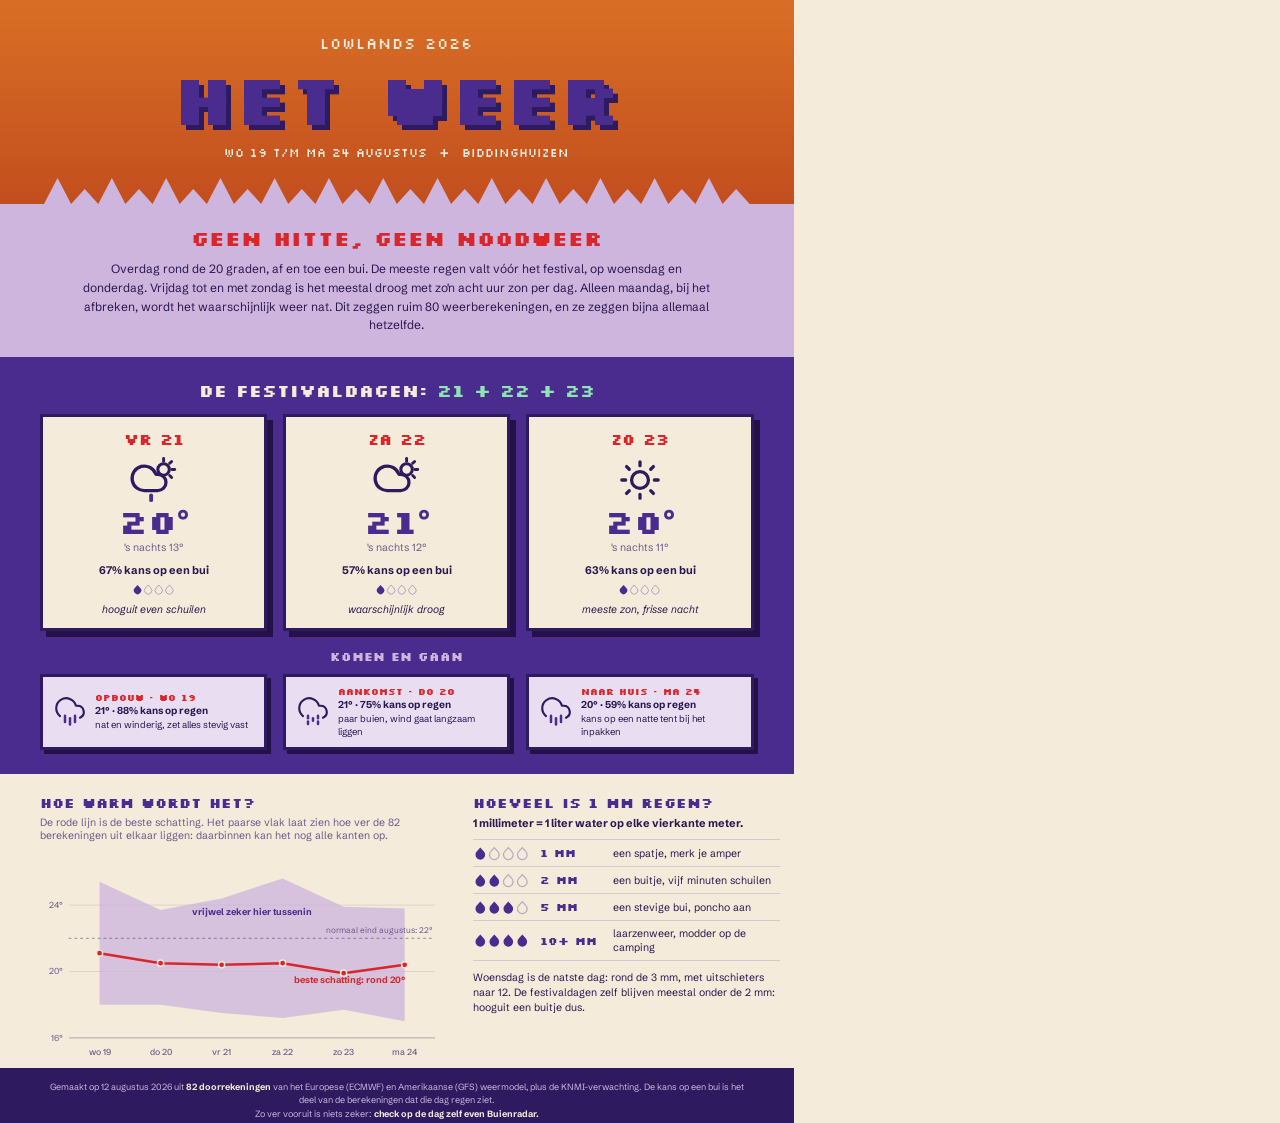
==== poster.html @ b5dfb3f4 "Lowlands 2026 weerposter: pixel-stijl A4 PDF uit ECMWF/GFS-ensembles" ====
<!doctype html>
<html lang="nl">
<head>
<meta charset="utf-8">
<title>Lowlands 2026 · het weer</title>
<link rel="preconnect" href="https://fonts.googleapis.com">
<link rel="preconnect" href="https://fonts.gstatic.com" crossorigin>
<link href="https://fonts.googleapis.com/css2?family=Silkscreen:wght@400;700&family=Schibsted+Grotesk:ital,wght@0,400;0,500;0,700;1,400;1,500&display=swap" rel="stylesheet">
<style>
  :root {
    --oranje: #D96F26;
    --oranje-diep: #C24E1E;
    --rood: #D8262B;
    --paars: #4A2C8F;
    --donkerpaars: #2E1A5E;
    --schaduw: #231147;
    --lila: #CDB5DE;
    --lila-licht: #E9DDF2;
    --mint: #8FE4B4;
    --cream: #F4EBDA;
    --ink: #2A1850;
    --muted: #6B5A8C;
  }
  @page { size: A4; margin: 0; }
  * { box-sizing: border-box; }
  html, body { margin: 0; padding: 0; }
  body { background: var(--cream); color: var(--ink); font-family: 'Schibsted Grotesk', sans-serif; }
  .pix { font-family: 'Silkscreen', monospace; font-weight: 700; }
  .page { width: 210mm; height: 297mm; overflow: hidden; display: flex; flex-direction: column; }
  svg { display: block; }

  /* ---------- hero ---------- */
  .hero { background: linear-gradient(180deg, var(--oranje) 0%, var(--oranje-diep) 100%); padding: 34px 44px 0; text-align: center; }
  .hero .boven { font-family: 'Silkscreen', monospace; font-weight: 400; font-size: 15px; color: var(--cream); letter-spacing: 1px; }
  .hero h1 {
    font-family: 'Silkscreen', monospace; font-weight: 700; font-size: 72px; line-height: 0.95;
    color: var(--paars); text-shadow: 5px 5px 0 var(--donkerpaars);
    margin: 10px 0 14px;
  }
  .hero .onder { font-family: 'Silkscreen', monospace; font-weight: 400; font-size: 12px; color: var(--cream); }
  .spikes { width: 100%; height: 26px; margin-top: 18px; }

  /* ---------- verdict ---------- */
  .verdict { background: var(--lila); padding: 20px 44px 22px; text-align: center; }
  .verdict .kop { font-family: 'Silkscreen', monospace; font-weight: 700; font-size: 21px; color: var(--rood); }
  .verdict p { margin: 9px auto 0; max-width: 168mm; font-size: 12px; line-height: 1.55; color: var(--ink); }

  /* ---------- paars blok met dagen ---------- */
  .dagen { background: var(--paars); padding: 22px 40px 24px; }
  .dagen h2 { font-family: 'Silkscreen', monospace; font-weight: 700; font-size: 17px; color: var(--cream); margin: 0 0 13px; text-align: center; }
  .dagen h2 em { font-style: normal; color: var(--mint); }
  .groot { display: grid; grid-template-columns: repeat(3, 1fr); gap: 16px; }
  .kaart {
    background: var(--cream); border: 3px solid var(--donkerpaars); box-shadow: 6px 6px 0 var(--schaduw);
    padding: 13px 12px 12px; text-align: center;
  }
  .kaart .dag { font-family: 'Silkscreen', monospace; font-weight: 700; font-size: 15px; color: var(--rood); }
  .kaart .icon { width: 54px; height: 46px; margin: 8px auto 2px; }
  .kaart .temp { font-family: 'Silkscreen', monospace; font-weight: 700; font-size: 33px; color: var(--paars); line-height: 1; }
  .kaart .temp .gr { font-family: 'Schibsted Grotesk', sans-serif; font-weight: 700; font-size: 26px; vertical-align: 6px; }
  .kaart .nacht { font-size: 10.5px; color: var(--muted); margin-top: 3px; }
  .kaart .kans { font-size: 11px; font-weight: 700; margin-top: 9px; }
  .kaart .drops { margin-top: 6px; height: 14px; display: flex; justify-content: center; gap: 3px; }
  .kaart .zin { font-size: 10.5px; font-style: italic; margin-top: 6px; color: var(--ink); }

  .dagen h3 { font-family: 'Silkscreen', monospace; font-weight: 700; font-size: 12px; color: var(--lila); margin: 18px 0 10px; text-align: center; }
  .klein { display: grid; grid-template-columns: repeat(3, 1fr); gap: 16px; }
  .strook {
    background: var(--lila-licht); border: 3px solid var(--donkerpaars); box-shadow: 4px 4px 0 var(--schaduw);
    padding: 9px 11px; display: flex; align-items: center; gap: 9px; text-align: left;
  }
  .strook .icon { width: 32px; height: 30px; flex: none; }
  .strook .rol { font-family: 'Silkscreen', monospace; font-weight: 700; font-size: 9px; color: var(--rood); }
  .strook .feiten { font-size: 10px; font-weight: 700; margin-top: 1px; }
  .strook .zin { font-size: 9.5px; line-height: 1.35; margin-top: 2px; color: var(--ink); }

  /* ---------- uitleg: warmte + mm ---------- */
  .uitleg { padding: 20px 40px 6px; display: grid; grid-template-columns: 57% 43%; gap: 26px; flex: 1; }
  .uitleg h2 { font-family: 'Silkscreen', monospace; font-weight: 700; font-size: 14px; color: var(--paars); margin: 0 0 4px; }
  .uitleg .sub { font-size: 10.5px; color: var(--muted); margin: 0 0 8px; }
  .mm-intro { font-size: 11px; font-weight: 700; margin: 2px 0 9px; }
  .mm-rij { display: flex; align-items: center; gap: 9px; padding: 5.5px 0; border-top: 1.5px solid rgba(74,44,143,0.18); }
  .mm-rij:last-of-type { border-bottom: 1.5px solid rgba(74,44,143,0.18); }
  .mm-rij .dr { width: 58px; height: 15px; flex: none; }
  .mm-rij .mm { font-family: 'Silkscreen', monospace; font-weight: 700; font-size: 11px; color: var(--paars); width: 64px; flex: none; white-space: nowrap; }
  .mm-rij .txt { font-size: 10.5px; line-height: 1.3; }
  .mm-slot { font-size: 10.5px; line-height: 1.45; margin-top: 9px; color: var(--ink); }

  /* ---------- footer ---------- */
  .voet-spikes { width: 100%; height: 22px; display: block; }
  footer { background: var(--donkerpaars); color: var(--lila); padding: 12px 44px 16px; font-size: 9px; line-height: 1.55; text-align: center; }
  footer b { color: var(--cream); }
</style>
</head>
<body>
<div class="page">

  <div class="hero">
    <div class="boven">LOWLANDS 2026</div>
    <h1>HET WEER</h1>
    <div class="onder">WO 19 T/M MA 24 AUGUSTUS &nbsp;+&nbsp; BIDDINGHUIZEN</div>
    <svg class="spikes" id="spikesTop" viewBox="0 0 744 26" preserveAspectRatio="none"></svg>
  </div>

  <div class="verdict">
    <div class="kop">GEEN HITTE, GEEN NOODWEER</div>
    <p>Overdag rond de 20 graden, af en toe een bui. De meeste regen valt vóór het festival, op woensdag en donderdag.
    Vrijdag tot en met zondag is het meestal droog met zo'n acht uur zon per dag. Alleen maandag, bij het afbreken,
    wordt het waarschijnlijk weer nat. Dit zeggen ruim 80 weerberekeningen, en ze zeggen bijna allemaal hetzelfde.</p>
  </div>

  <div class="dagen">
    <h2>DE FESTIVALDAGEN: <em>21 + 22 + 23</em></h2>
    <div class="groot" id="groot"></div>
    <h3>KOMEN EN GAAN</h3>
    <div class="klein" id="klein"></div>
  </div>

  <div class="uitleg">
    <div>
      <h2>HOE WARM WORDT HET?</h2>
      <p class="sub">De rode lijn is de beste schatting. Het paarse vlak laat zien hoe ver de 82 berekeningen uit elkaar liggen: daarbinnen kan het nog alle kanten op.</p>
      <svg id="tempChart" viewBox="0 0 420 218"></svg>
    </div>
    <div>
      <h2>HOEVEEL IS 1 MM REGEN?</h2>
      <p class="mm-intro">1 millimeter = 1 liter water op elke vierkante meter.</p>
      <div class="mm-rij"><svg class="dr" data-n="1" viewBox="0 0 58 15"></svg><span class="mm">1 MM</span><span class="txt">een spatje, merk je amper</span></div>
      <div class="mm-rij"><svg class="dr" data-n="2" viewBox="0 0 58 15"></svg><span class="mm">2 MM</span><span class="txt">een buitje, vijf minuten schuilen</span></div>
      <div class="mm-rij"><svg class="dr" data-n="3" viewBox="0 0 58 15"></svg><span class="mm">5 MM</span><span class="txt">een stevige bui, poncho aan</span></div>
      <div class="mm-rij"><svg class="dr" data-n="4" viewBox="0 0 58 15"></svg><span class="mm">10+ MM</span><span class="txt">laarzenweer, modder op de camping</span></div>
      <p class="mm-slot">Woensdag is de natste dag: rond de 3 mm, met uitschieters naar 12.
      De festivaldagen zelf blijven meestal onder de 2 mm: hooguit een buitje dus.</p>
    </div>
  </div>

  <svg class="voet-spikes" id="spikesBottom" viewBox="0 0 744 22" preserveAspectRatio="none"></svg>
  <footer>
    Gemaakt op 12 augustus 2026 uit <b>82 doorrekeningen</b> van het Europese (ECMWF) en Amerikaanse (GFS) weermodel, plus de KNMI-verwachting.
    De kans op een bui is het deel van de berekeningen dat die dag regen ziet.<br>
    Zo ver vooruit is niets zeker: <b>check op de dag zelf even Buienradar.</b>
  </footer>

</div>

<script>
const NS = 'http://www.w3.org/2000/svg';
const CSS = getComputedStyle(document.documentElement);
const C = (n) => CSS.getPropertyValue(n).trim();
function el(parent, tag, attrs = {}, text) {
  const e = document.createElementNS(NS, tag);
  for (const [k, v] of Object.entries(attrs)) e.setAttribute(k, v);
  if (text !== undefined) e.textContent = text;
  parent.appendChild(e);
  return e;
}

/* ---------- spike-dividers (de Lowlands-kegels) ---------- */
function spikes(id, fill, h) {
  const svg = document.getElementById(id);
  const W = 744, n = 26, w = W / n;
  for (let i = 0; i < n; i++) {
    const x = i * w, top = (i % 2 === 0) ? 0 : h * 0.42;
    el(svg, 'polygon', { points: `${x},${h} ${x + w / 2},${top} ${x + w},${h}`, fill });
  }
}
spikes('spikesTop', C('--lila'), 26);
spikes('spikesBottom', C('--donkerpaars'), 22);

/* ---------- iconen ---------- */
const CLOUD = 'M20 16.58A5 5 0 0 0 18 7h-1.26A8 8 0 1 0 4 15.25';
function icon(type, svg, ink, drop) {
  const S = (extra = {}) => ({ fill: 'none', stroke: ink, 'stroke-width': 1.7, 'stroke-linecap': 'round', 'stroke-linejoin': 'round', ...extra });
  const line = (x1, y1, x2, y2, col, w) => el(svg, 'line', { x1, y1, x2, y2, stroke: col, 'stroke-width': w, 'stroke-linecap': 'round' });
  if (type === 'sun') {
    el(svg, 'circle', { cx: 12, cy: 12, r: 4.4, ...S() });
    for (const [a, b, c, d] of [[12,2.5,12,4.5],[12,19.5,12,21.5],[2.5,12,4.5,12],[19.5,12,21.5,12],[5,5,6.4,6.4],[17.6,17.6,19,19],[5,19,6.4,17.6],[17.6,6.4,19,5]]) line(a, b, c, d, ink, 1.7);
  } else if (type === 'rain') {
    el(svg, 'path', { d: CLOUD, ...S() });
    for (const [a, b, c, d] of [[8,15,8,20],[12,17,12,22],[16,15,16,20]]) line(a, b, c, d, drop, 2);
  } else if (type === 'drizzle') {
    el(svg, 'path', { d: CLOUD, ...S() });
    for (const [a, b, c, d] of [[8,15,8,17],[8,19.5,8,21.5],[12,17,12,19],[16,15,16,17],[16,19.5,16,21.5]]) line(a, b, c, d, drop, 2);
  } else if (type === 'suncloud' || type === 'suncloud-drop') {
    el(svg, 'circle', { cx: 17, cy: 6.5, r: 3, ...S({ 'stroke-width': 1.6 }) });
    for (const [a, b, c, d] of [[17,0.8,17,2.2],[21.4,6.5,22.8,6.5],[20.2,3.3,21.2,2.3],[20.2,9.7,21.2,10.7]]) line(a, b, c, d, ink, 1.5);
    el(svg, 'path', { d: 'M14 9h-1A6.4 6.4 0 1 0 7.5 17.5h6.5a4.25 4.25 0 0 0 0-8.5z', fill: C('--cream'), stroke: ink, 'stroke-width': 1.7, 'stroke-linejoin': 'round' });
    if (type === 'suncloud-drop') line(10.5, 20, 10.5, 22.5, drop, 2);
  }
}

/* ---------- druppelmeters ---------- */
const DROP_PATH = (s, ox, oy) => `M${ox + 6 * s} ${oy + 1 * s}l${3.2 * s} ${3.6 * s}a${4.6 * s} ${4.6 * s} 0 1 1 -${6.4 * s} 0z`;
function dropRow(svg, n, max, color, faint) {
  for (let i = 0; i < max; i++)
    el(svg, 'path', { d: DROP_PATH(1.05, i * 14 + 1, 0.5), fill: i < n ? color : 'none', stroke: i < n ? 'none' : faint, 'stroke-width': 1.2 });
}

/* ---------- dagkaarten ---------- */
const GROOT = [
  { dag: 'VR 21', icon: 'suncloud-drop', max: 20, min: 13, kans: 67, drops: 1, zin: 'hooguit even schuilen' },
  { dag: 'ZA 22', icon: 'suncloud',      max: 21, min: 12, kans: 57, drops: 1, zin: 'waarschijnlijk droog' },
  { dag: 'ZO 23', icon: 'sun',           max: 20, min: 11, kans: 63, drops: 1, zin: 'meeste zon, frisse nacht' },
];
const KLEIN = [
  { rol: 'OPBOUW · WO 19',   icon: 'rain',    max: 21, kans: 88, zin: 'nat en winderig, zet alles stevig vast' },
  { rol: 'AANKOMST · DO 20', icon: 'drizzle', max: 21, kans: 75, zin: 'paar buien, wind gaat langzaam liggen' },
  { rol: 'NAAR HUIS · MA 24', icon: 'rain',   max: 20, kans: 59, zin: 'kans op een natte tent bij het inpakken' },
];

const groot = document.getElementById('groot');
GROOT.forEach(d => {
  const k = document.createElement('div');
  k.className = 'kaart';
  k.innerHTML = `<div class="dag">${d.dag}</div>`;
  const isvg = document.createElementNS(NS, 'svg');
  isvg.setAttribute('viewBox', '0 0 24 24'); isvg.setAttribute('class', 'icon');
  icon(d.icon, isvg, C('--donkerpaars'), C('--paars'));
  k.appendChild(isvg);
  k.insertAdjacentHTML('beforeend', `
    <div class="temp">${d.max}<span class="gr">°</span></div>
    <div class="nacht">'s nachts ${d.min}°</div>
    <div class="kans">${d.kans}% kans op een bui</div>`);
  const dsvg = document.createElementNS(NS, 'svg');
  dsvg.setAttribute('viewBox', '0 0 58 15'); dsvg.style.width = '44px'; dsvg.style.height = '13px';
  const wrap = document.createElement('div'); wrap.className = 'drops'; wrap.appendChild(dsvg);
  dropRow(dsvg, d.drops, 4, C('--paars'), 'rgba(74,44,143,0.4)');
  k.appendChild(wrap);
  k.insertAdjacentHTML('beforeend', `<div class="zin">${d.zin}</div>`);
  groot.appendChild(k);
});

const klein = document.getElementById('klein');
KLEIN.forEach(d => {
  const k = document.createElement('div');
  k.className = 'strook';
  const isvg = document.createElementNS(NS, 'svg');
  isvg.setAttribute('viewBox', '0 0 24 24'); isvg.setAttribute('class', 'icon');
  icon(d.icon, isvg, C('--donkerpaars'), C('--paars'));
  k.appendChild(isvg);
  k.insertAdjacentHTML('beforeend', `<div>
    <div class="rol">${d.rol}</div>
    <div class="feiten">${d.max}° · ${d.kans}% kans op regen</div>
    <div class="zin">${d.zin}</div>
  </div>`);
  klein.appendChild(k);
});

/* ---------- mm-druppels ---------- */
document.querySelectorAll('svg.dr').forEach(svg => dropRow(svg, +svg.dataset.n, 4, C('--paars'), 'rgba(74,44,143,0.35)'));

/* ---------- temperatuurgrafiek ---------- */
(function () {
  const svg = document.getElementById('tempChart');
  const DAYS = ['wo 19', 'do 20', 'vr 21', 'za 22', 'zo 23', 'ma 24'];
  const BEST = [21.1, 20.5, 20.4, 20.5, 19.9, 20.4];
  const P10  = [18.0, 18.0, 17.5, 17.2, 17.7, 17.0];
  const P90  = [25.4, 23.7, 24.4, 25.6, 23.9, 23.8];
  const W = 420, H = 218, m = { l: 30, r: 12, t: 14, b: 24 };
  const plotW = W - m.l - m.r, plotH = H - m.t - m.b;
  const yMin = 16, yMax = 26.5;
  const x = (i) => m.l + (i + 0.5) * plotW / 6;
  const y = (v) => m.t + (yMax - v) / (yMax - yMin) * plotH;

  for (const t of [16, 20, 24]) {
    el(svg, 'line', { x1: m.l, y1: y(t), x2: W - m.r, y2: y(t), stroke: t === 16 ? 'rgba(42,24,80,0.35)' : 'rgba(42,24,80,0.12)', 'stroke-width': 1 });
    el(svg, 'text', { x: m.l - 6, y: y(t) + 3, 'text-anchor': 'end', 'font-size': 9, fill: C('--muted') }, t + '°');
  }

  // band waar vrijwel alle berekeningen tussen zitten
  let d = 'M' + P90.map((v, i) => `${x(i)},${y(v)}`).join(' L');
  d += ' L' + P10.slice().reverse().map((v, i) => `${x(5 - i)},${y(v)}`).join(' L') + ' Z';
  el(svg, 'path', { d, fill: C('--lila'), opacity: 0.75 });
  el(svg, 'text', { x: x(2.5), y: y(23.4), 'text-anchor': 'middle', 'font-size': 9.5, fill: C('--paars'), 'font-weight': 700 }, 'vrijwel zeker hier tussenin');

  // normaal eind augustus
  el(svg, 'line', { x1: m.l, y1: y(22), x2: W - m.r, y2: y(22), stroke: C('--ink'), opacity: 0.45, 'stroke-width': 1.2, 'stroke-dasharray': '2 4', 'stroke-linecap': 'round' });
  el(svg, 'text', { x: W - m.r - 2, y: y(22) - 5, 'text-anchor': 'end', 'font-size': 8.5, fill: C('--muted') }, 'normaal eind augustus: 22°');

  // beste schatting
  el(svg, 'path', { d: 'M' + BEST.map((v, i) => `${x(i)},${y(v)}`).join(' L'), fill: 'none', stroke: C('--rood'), 'stroke-width': 2.6, 'stroke-linecap': 'round', 'stroke-linejoin': 'round' });
  BEST.forEach((v, i) => el(svg, 'circle', { cx: x(i), cy: y(v), r: 3.2, fill: C('--rood'), stroke: C('--cream'), 'stroke-width': 1.5 }));
  el(svg, 'text', { x: x(5), y: y(BEST[5]) + 19, 'text-anchor': 'end', 'font-size': 9.5, 'font-weight': 700, fill: C('--rood') }, 'beste schatting: rond 20°');

  DAYS.forEach((dg, i) => el(svg, 'text', { x: x(i), y: H - 6, 'text-anchor': 'middle', 'font-size': 9, 'font-weight': 500, fill: C('--muted') }, dg));
})();
</script>
</body>
</html>
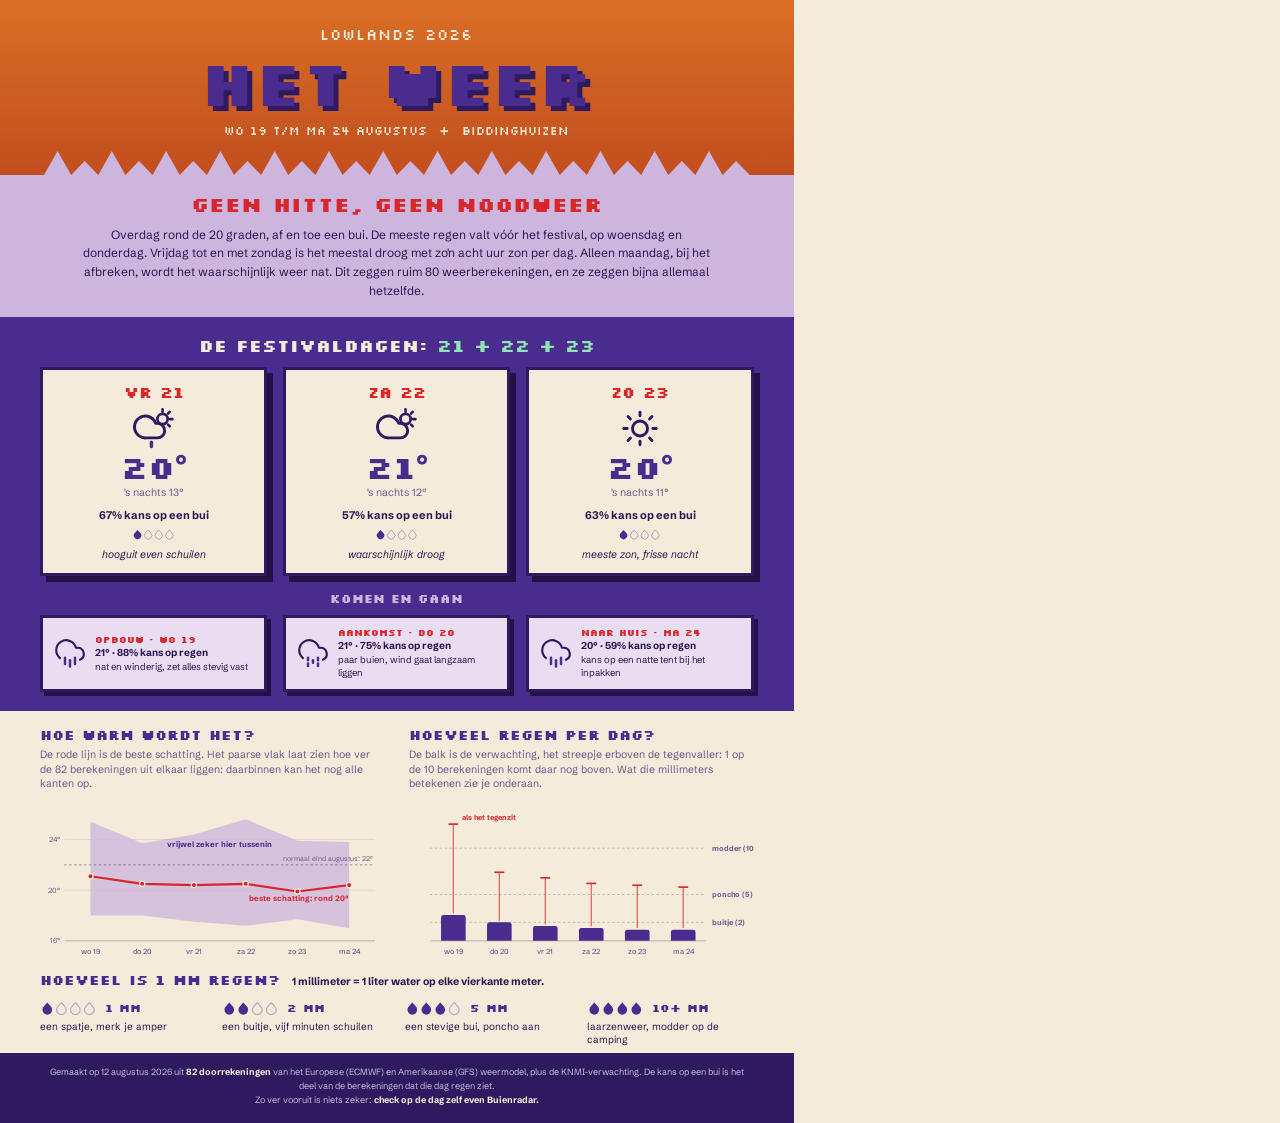
==== commit 3ff4759f: "Regengrafiek toegevoegd: balken met tegenvaller-streep en buitje/poncho/modder-referentielijnen" ====
--- a/poster.html
+++ b/poster.html
@@ -30,24 +30,24 @@
   svg { display: block; }
 
   /* ---------- hero ---------- */
-  .hero { background: linear-gradient(180deg, var(--oranje) 0%, var(--oranje-diep) 100%); padding: 34px 44px 0; text-align: center; }
+  .hero { background: linear-gradient(180deg, var(--oranje) 0%, var(--oranje-diep) 100%); padding: 25px 44px 0; text-align: center; }
   .hero .boven { font-family: 'Silkscreen', monospace; font-weight: 400; font-size: 15px; color: var(--cream); letter-spacing: 1px; }
   .hero h1 {
-    font-family: 'Silkscreen', monospace; font-weight: 700; font-size: 72px; line-height: 0.95;
+    font-family: 'Silkscreen', monospace; font-weight: 700; font-size: 63px; line-height: 0.95;
     color: var(--paars); text-shadow: 5px 5px 0 var(--donkerpaars);
-    margin: 10px 0 14px;
+    margin: 8px 0 11px;
   }
   .hero .onder { font-family: 'Silkscreen', monospace; font-weight: 400; font-size: 12px; color: var(--cream); }
-  .spikes { width: 100%; height: 26px; margin-top: 18px; }
+  .spikes { width: 100%; height: 24px; margin-top: 13px; }
 
   /* ---------- verdict ---------- */
-  .verdict { background: var(--lila); padding: 20px 44px 22px; text-align: center; }
+  .verdict { background: var(--lila); padding: 15px 44px 17px; text-align: center; }
   .verdict .kop { font-family: 'Silkscreen', monospace; font-weight: 700; font-size: 21px; color: var(--rood); }
   .verdict p { margin: 9px auto 0; max-width: 168mm; font-size: 12px; line-height: 1.55; color: var(--ink); }
 
   /* ---------- paars blok met dagen ---------- */
-  .dagen { background: var(--paars); padding: 22px 40px 24px; }
-  .dagen h2 { font-family: 'Silkscreen', monospace; font-weight: 700; font-size: 17px; color: var(--cream); margin: 0 0 13px; text-align: center; }
+  .dagen { background: var(--paars); padding: 17px 40px 19px; }
+  .dagen h2 { font-family: 'Silkscreen', monospace; font-weight: 700; font-size: 17px; color: var(--cream); margin: 0 0 11px; text-align: center; }
   .dagen h2 em { font-style: normal; color: var(--mint); }
   .groot { display: grid; grid-template-columns: repeat(3, 1fr); gap: 16px; }
   .kaart {
@@ -55,15 +55,15 @@
     padding: 13px 12px 12px; text-align: center;
   }
   .kaart .dag { font-family: 'Silkscreen', monospace; font-weight: 700; font-size: 15px; color: var(--rood); }
-  .kaart .icon { width: 54px; height: 46px; margin: 8px auto 2px; }
-  .kaart .temp { font-family: 'Silkscreen', monospace; font-weight: 700; font-size: 33px; color: var(--paars); line-height: 1; }
+  .kaart .icon { width: 48px; height: 41px; margin: 6px auto 2px; }
+  .kaart .temp { font-family: 'Silkscreen', monospace; font-weight: 700; font-size: 31px; color: var(--paars); line-height: 1; }
   .kaart .temp .gr { font-family: 'Schibsted Grotesk', sans-serif; font-weight: 700; font-size: 26px; vertical-align: 6px; }
   .kaart .nacht { font-size: 10.5px; color: var(--muted); margin-top: 3px; }
   .kaart .kans { font-size: 11px; font-weight: 700; margin-top: 9px; }
   .kaart .drops { margin-top: 6px; height: 14px; display: flex; justify-content: center; gap: 3px; }
   .kaart .zin { font-size: 10.5px; font-style: italic; margin-top: 6px; color: var(--ink); }
 
-  .dagen h3 { font-family: 'Silkscreen', monospace; font-weight: 700; font-size: 12px; color: var(--lila); margin: 18px 0 10px; text-align: center; }
+  .dagen h3 { font-family: 'Silkscreen', monospace; font-weight: 700; font-size: 12px; color: var(--lila); margin: 15px 0 9px; text-align: center; }
   .klein { display: grid; grid-template-columns: repeat(3, 1fr); gap: 16px; }
   .strook {
     background: var(--lila-licht); border: 3px solid var(--donkerpaars); box-shadow: 4px 4px 0 var(--schaduw);
@@ -74,17 +74,18 @@
   .strook .feiten { font-size: 10px; font-weight: 700; margin-top: 1px; }
   .strook .zin { font-size: 9.5px; line-height: 1.35; margin-top: 2px; color: var(--ink); }
 
-  /* ---------- uitleg: warmte + mm ---------- */
-  .uitleg { padding: 20px 40px 6px; display: grid; grid-template-columns: 57% 43%; gap: 26px; flex: 1; }
-  .uitleg h2 { font-family: 'Silkscreen', monospace; font-weight: 700; font-size: 14px; color: var(--paars); margin: 0 0 4px; }
-  .uitleg .sub { font-size: 10.5px; color: var(--muted); margin: 0 0 8px; }
-  .mm-intro { font-size: 11px; font-weight: 700; margin: 2px 0 9px; }
-  .mm-rij { display: flex; align-items: center; gap: 9px; padding: 5.5px 0; border-top: 1.5px solid rgba(74,44,143,0.18); }
-  .mm-rij:last-of-type { border-bottom: 1.5px solid rgba(74,44,143,0.18); }
-  .mm-rij .dr { width: 58px; height: 15px; flex: none; }
-  .mm-rij .mm { font-family: 'Silkscreen', monospace; font-weight: 700; font-size: 11px; color: var(--paars); width: 64px; flex: none; white-space: nowrap; }
-  .mm-rij .txt { font-size: 10.5px; line-height: 1.3; }
-  .mm-slot { font-size: 10.5px; line-height: 1.45; margin-top: 9px; color: var(--ink); }
+  /* ---------- uitleg: twee grafieken + mm-strip ---------- */
+  .uitleg { padding: 15px 40px 0; display: grid; grid-template-columns: 1fr 1fr; gap: 24px; }
+  .uitleg h2, .mmblok h2 { font-family: 'Silkscreen', monospace; font-weight: 700; font-size: 14px; color: var(--paars); margin: 0 0 4px; }
+  .uitleg .sub { font-size: 10.5px; line-height: 1.4; color: var(--muted); margin: 0 0 6px; }
+  .mmblok { padding: 12px 40px 6px; flex: 1; }
+  .mmblok .kopregel { display: flex; align-items: baseline; gap: 12px; }
+  .mm-intro { font-size: 10.5px; font-weight: 700; margin: 0; }
+  .mm-grid { display: grid; grid-template-columns: repeat(4, 1fr); gap: 16px; margin-top: 8px; }
+  .mm-item .kop { display: flex; align-items: center; gap: 7px; }
+  .mm-item .dr { width: 58px; height: 15px; flex: none; }
+  .mm-item .mm { font-family: 'Silkscreen', monospace; font-weight: 700; font-size: 11px; color: var(--paars); white-space: nowrap; }
+  .mm-item .txt { font-size: 10px; line-height: 1.35; margin-top: 4px; color: var(--ink); }
 
   /* ---------- footer ---------- */
   .voet-spikes { width: 100%; height: 22px; display: block; }
@@ -120,17 +121,25 @@
     <div>
       <h2>HOE WARM WORDT HET?</h2>
       <p class="sub">De rode lijn is de beste schatting. Het paarse vlak laat zien hoe ver de 82 berekeningen uit elkaar liggen: daarbinnen kan het nog alle kanten op.</p>
-      <svg id="tempChart" viewBox="0 0 420 218"></svg>
+      <svg id="tempChart" viewBox="0 0 420 196"></svg>
     </div>
     <div>
+      <h2>HOEVEEL REGEN PER DAG?</h2>
+      <p class="sub">De balk is de verwachting, het streepje erboven de tegenvaller: 1 op de 10 berekeningen komt daar nog boven. Wat die millimeters betekenen zie je onderaan.</p>
+      <svg id="rainChart" viewBox="0 0 420 196"></svg>
+    </div>
+  </div>
+
+  <div class="mmblok">
+    <div class="kopregel">
       <h2>HOEVEEL IS 1 MM REGEN?</h2>
       <p class="mm-intro">1 millimeter = 1 liter water op elke vierkante meter.</p>
-      <div class="mm-rij"><svg class="dr" data-n="1" viewBox="0 0 58 15"></svg><span class="mm">1 MM</span><span class="txt">een spatje, merk je amper</span></div>
-      <div class="mm-rij"><svg class="dr" data-n="2" viewBox="0 0 58 15"></svg><span class="mm">2 MM</span><span class="txt">een buitje, vijf minuten schuilen</span></div>
-      <div class="mm-rij"><svg class="dr" data-n="3" viewBox="0 0 58 15"></svg><span class="mm">5 MM</span><span class="txt">een stevige bui, poncho aan</span></div>
-      <div class="mm-rij"><svg class="dr" data-n="4" viewBox="0 0 58 15"></svg><span class="mm">10+ MM</span><span class="txt">laarzenweer, modder op de camping</span></div>
-      <p class="mm-slot">Woensdag is de natste dag: rond de 3 mm, met uitschieters naar 12.
-      De festivaldagen zelf blijven meestal onder de 2 mm: hooguit een buitje dus.</p>
+    </div>
+    <div class="mm-grid">
+      <div class="mm-item"><div class="kop"><svg class="dr" data-n="1" viewBox="0 0 58 15"></svg><span class="mm">1 MM</span></div><div class="txt">een spatje, merk je amper</div></div>
+      <div class="mm-item"><div class="kop"><svg class="dr" data-n="2" viewBox="0 0 58 15"></svg><span class="mm">2 MM</span></div><div class="txt">een buitje, vijf minuten schuilen</div></div>
+      <div class="mm-item"><div class="kop"><svg class="dr" data-n="3" viewBox="0 0 58 15"></svg><span class="mm">5 MM</span></div><div class="txt">een stevige bui, poncho aan</div></div>
+      <div class="mm-item"><div class="kop"><svg class="dr" data-n="4" viewBox="0 0 58 15"></svg><span class="mm">10+ MM</span></div><div class="txt">laarzenweer, modder op de camping</div></div>
     </div>
   </div>
 
@@ -256,7 +265,7 @@
   const BEST = [21.1, 20.5, 20.4, 20.5, 19.9, 20.4];
   const P10  = [18.0, 18.0, 17.5, 17.2, 17.7, 17.0];
   const P90  = [25.4, 23.7, 24.4, 25.6, 23.9, 23.8];
-  const W = 420, H = 218, m = { l: 30, r: 12, t: 14, b: 24 };
+  const W = 420, H = 196, m = { l: 30, r: 12, t: 12, b: 22 };
   const plotW = W - m.l - m.r, plotH = H - m.t - m.b;
   const yMin = 16, yMax = 26.5;
   const x = (i) => m.l + (i + 0.5) * plotW / 6;
@@ -284,6 +293,42 @@
 
   DAYS.forEach((dg, i) => el(svg, 'text', { x: x(i), y: H - 6, 'text-anchor': 'middle', 'font-size': 9, 'font-weight': 500, fill: C('--muted') }, dg));
 })();
+
+/* ---------- regengrafiek ---------- */
+(function () {
+  const svg = document.getElementById('rainChart');
+  const DAYS = ['wo 19', 'do 20', 'vr 21', 'za 22', 'zo 23', 'ma 24'];
+  const MED = [2.8, 2.0, 1.6, 1.4, 1.2, 1.2];
+  const P90 = [12.6, 7.4, 6.8, 6.2, 6.0, 5.8];
+  const W = 420, H = 196, m = { l: 26, r: 58, t: 16, b: 22 };
+  const plotW = W - m.l - m.r, plotH = H - m.t - m.b;
+  const yMax = 14;
+  const x = (i) => m.l + (i + 0.5) * plotW / 6;
+  const y = (v) => m.t + (yMax - v) / yMax * plotH;
+  const base = y(0);
+
+  // referentielijnen gekoppeld aan de mm-uitleg
+  for (const [v, naam] of [[2, 'buitje'], [5, 'poncho'], [10, 'modder']]) {
+    el(svg, 'line', { x1: m.l, y1: y(v), x2: W - m.r, y2: y(v), stroke: C('--ink'), opacity: 0.28, 'stroke-width': 1, 'stroke-dasharray': '2 4', 'stroke-linecap': 'round' });
+    el(svg, 'text', { x: W - m.r + 7, y: y(v) + 3, 'font-size': 9, 'font-weight': 700, fill: C('--muted') }, `${naam} (${v})`);
+  }
+  el(svg, 'line', { x1: m.l, y1: base, x2: W - m.r, y2: base, stroke: 'rgba(42,24,80,0.35)', 'stroke-width': 1 });
+
+  const bw = 30, r = 3;
+  MED.forEach((v, i) => {
+    const cx = x(i), x0 = cx - bw / 2, x1 = cx + bw / 2, yt = y(v);
+    el(svg, 'path', {
+      d: `M${x0},${base} L${x0},${yt + r} Q${x0},${yt} ${x0 + r},${yt} L${x1 - r},${yt} Q${x1},${yt} ${x1},${yt + r} L${x1},${base} Z`,
+      fill: C('--paars')
+    });
+    const yp = y(P90[i]);
+    el(svg, 'line', { x1: cx, y1: yt - 2, x2: cx, y2: yp, stroke: C('--rood'), 'stroke-width': 1.5, opacity: 0.7 });
+    el(svg, 'line', { x1: cx - 6, y1: yp, x2: cx + 6, y2: yp, stroke: C('--rood'), 'stroke-width': 2 });
+  });
+  el(svg, 'text', { x: x(0) + 10, y: y(P90[0]) - 5, 'font-size': 9, 'font-weight': 700, fill: C('--rood') }, 'als het tegenzit');
+
+  DAYS.forEach((dg, i) => el(svg, 'text', { x: x(i), y: H - 6, 'text-anchor': 'middle', 'font-size': 9, 'font-weight': 500, fill: C('--muted') }, dg));
+})();
 </script>
 </body>
 </html>
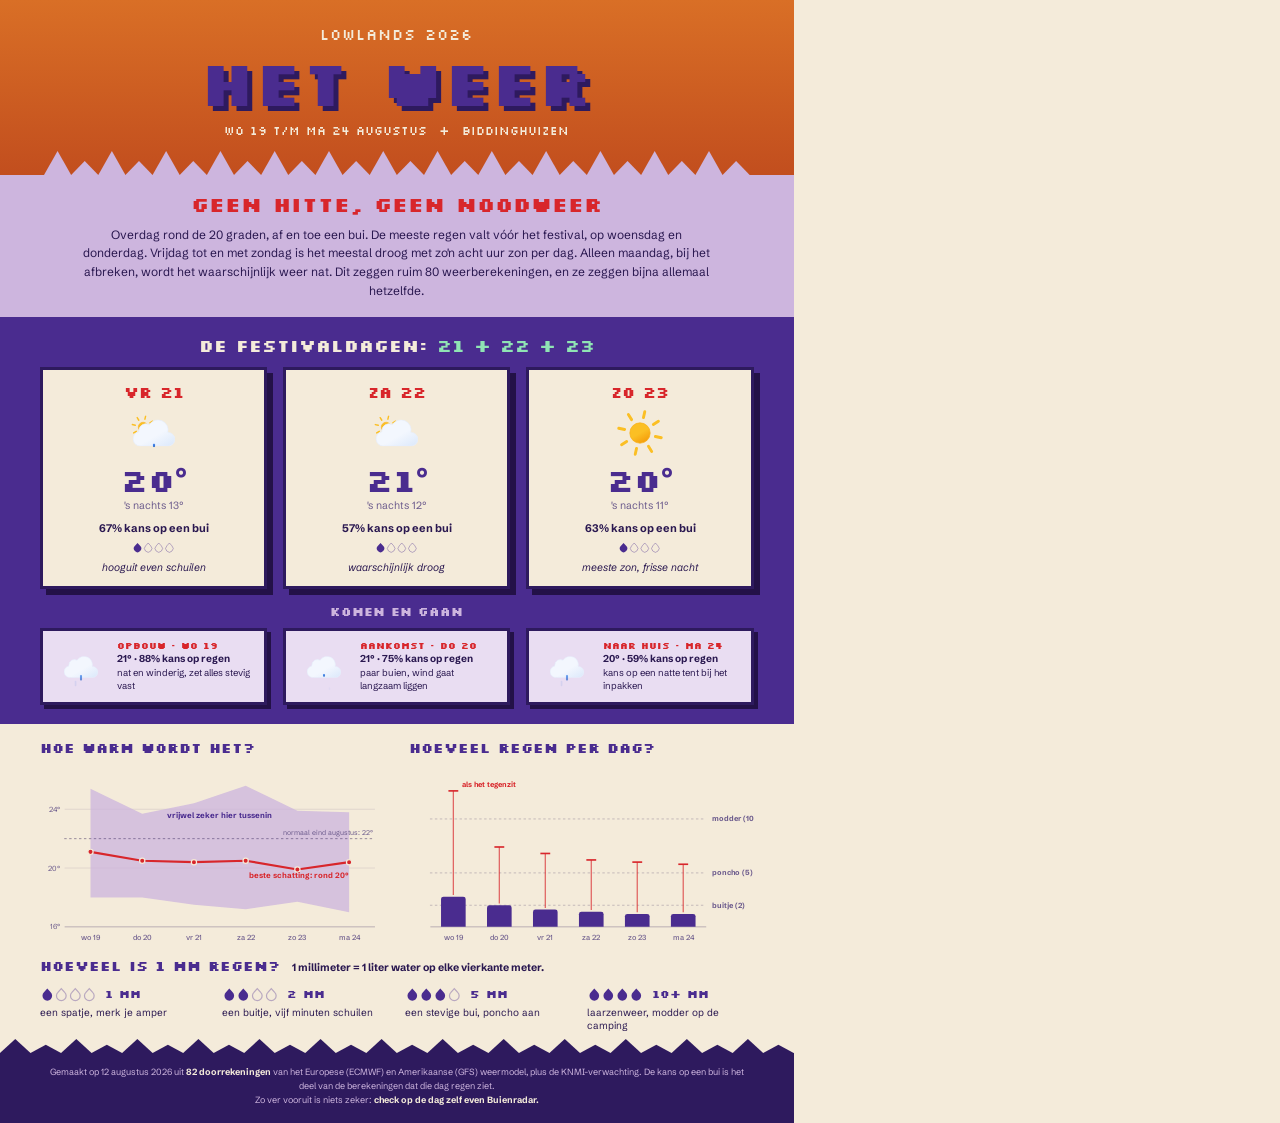
==== commit 47fe389c: "Meteocons als weericonen, uitlegteksten onder grafiektitels weg, grafieken iets hoger" ====
--- a/poster.html
+++ b/poster.html
@@ -55,7 +55,7 @@
     padding: 13px 12px 12px; text-align: center;
   }
   .kaart .dag { font-family: 'Silkscreen', monospace; font-weight: 700; font-size: 15px; color: var(--rood); }
-  .kaart .icon { width: 48px; height: 41px; margin: 6px auto 2px; }
+  .kaart .icon { display: block; width: 76px; height: 62px; margin: 0 auto; }
   .kaart .temp { font-family: 'Silkscreen', monospace; font-weight: 700; font-size: 31px; color: var(--paars); line-height: 1; }
   .kaart .temp .gr { font-family: 'Schibsted Grotesk', sans-serif; font-weight: 700; font-size: 26px; vertical-align: 6px; }
   .kaart .nacht { font-size: 10.5px; color: var(--muted); margin-top: 3px; }
@@ -69,7 +69,7 @@
     background: var(--lila-licht); border: 3px solid var(--donkerpaars); box-shadow: 4px 4px 0 var(--schaduw);
     padding: 9px 11px; display: flex; align-items: center; gap: 9px; text-align: left;
   }
-  .strook .icon { width: 32px; height: 30px; flex: none; }
+  .strook .icon { width: 54px; height: 50px; flex: none; margin: -4px 0; }
   .strook .rol { font-family: 'Silkscreen', monospace; font-weight: 700; font-size: 9px; color: var(--rood); }
   .strook .feiten { font-size: 10px; font-weight: 700; margin-top: 1px; }
   .strook .zin { font-size: 9.5px; line-height: 1.35; margin-top: 2px; color: var(--ink); }
@@ -120,13 +120,11 @@
   <div class="uitleg">
     <div>
       <h2>HOE WARM WORDT HET?</h2>
-      <p class="sub">De rode lijn is de beste schatting. Het paarse vlak laat zien hoe ver de 82 berekeningen uit elkaar liggen: daarbinnen kan het nog alle kanten op.</p>
-      <svg id="tempChart" viewBox="0 0 420 196"></svg>
+      <svg id="tempChart" viewBox="0 0 420 224"></svg>
     </div>
     <div>
       <h2>HOEVEEL REGEN PER DAG?</h2>
-      <p class="sub">De balk is de verwachting, het streepje erboven de tegenvaller: 1 op de 10 berekeningen komt daar nog boven. Wat die millimeters betekenen zie je onderaan.</p>
-      <svg id="rainChart" viewBox="0 0 420 196"></svg>
+      <svg id="rainChart" viewBox="0 0 420 224"></svg>
     </div>
   </div>
 
@@ -176,28 +174,6 @@
 spikes('spikesTop', C('--lila'), 26);
 spikes('spikesBottom', C('--donkerpaars'), 22);
 
-/* ---------- iconen ---------- */
-const CLOUD = 'M20 16.58A5 5 0 0 0 18 7h-1.26A8 8 0 1 0 4 15.25';
-function icon(type, svg, ink, drop) {
-  const S = (extra = {}) => ({ fill: 'none', stroke: ink, 'stroke-width': 1.7, 'stroke-linecap': 'round', 'stroke-linejoin': 'round', ...extra });
-  const line = (x1, y1, x2, y2, col, w) => el(svg, 'line', { x1, y1, x2, y2, stroke: col, 'stroke-width': w, 'stroke-linecap': 'round' });
-  if (type === 'sun') {
-    el(svg, 'circle', { cx: 12, cy: 12, r: 4.4, ...S() });
-    for (const [a, b, c, d] of [[12,2.5,12,4.5],[12,19.5,12,21.5],[2.5,12,4.5,12],[19.5,12,21.5,12],[5,5,6.4,6.4],[17.6,17.6,19,19],[5,19,6.4,17.6],[17.6,6.4,19,5]]) line(a, b, c, d, ink, 1.7);
-  } else if (type === 'rain') {
-    el(svg, 'path', { d: CLOUD, ...S() });
-    for (const [a, b, c, d] of [[8,15,8,20],[12,17,12,22],[16,15,16,20]]) line(a, b, c, d, drop, 2);
-  } else if (type === 'drizzle') {
-    el(svg, 'path', { d: CLOUD, ...S() });
-    for (const [a, b, c, d] of [[8,15,8,17],[8,19.5,8,21.5],[12,17,12,19],[16,15,16,17],[16,19.5,16,21.5]]) line(a, b, c, d, drop, 2);
-  } else if (type === 'suncloud' || type === 'suncloud-drop') {
-    el(svg, 'circle', { cx: 17, cy: 6.5, r: 3, ...S({ 'stroke-width': 1.6 }) });
-    for (const [a, b, c, d] of [[17,0.8,17,2.2],[21.4,6.5,22.8,6.5],[20.2,3.3,21.2,2.3],[20.2,9.7,21.2,10.7]]) line(a, b, c, d, ink, 1.5);
-    el(svg, 'path', { d: 'M14 9h-1A6.4 6.4 0 1 0 7.5 17.5h6.5a4.25 4.25 0 0 0 0-8.5z', fill: C('--cream'), stroke: ink, 'stroke-width': 1.7, 'stroke-linejoin': 'round' });
-    if (type === 'suncloud-drop') line(10.5, 20, 10.5, 22.5, drop, 2);
-  }
-}
-
 /* ---------- druppelmeters ---------- */
 const DROP_PATH = (s, ox, oy) => `M${ox + 6 * s} ${oy + 1 * s}l${3.2 * s} ${3.6 * s}a${4.6 * s} ${4.6 * s} 0 1 1 -${6.4 * s} 0z`;
 function dropRow(svg, n, max, color, faint) {
@@ -207,25 +183,28 @@
 
 /* ---------- dagkaarten ---------- */
 const GROOT = [
-  { dag: 'VR 21', icon: 'suncloud-drop', max: 20, min: 13, kans: 67, drops: 1, zin: 'hooguit even schuilen' },
-  { dag: 'ZA 22', icon: 'suncloud',      max: 21, min: 12, kans: 57, drops: 1, zin: 'waarschijnlijk droog' },
-  { dag: 'ZO 23', icon: 'sun',           max: 20, min: 11, kans: 63, drops: 1, zin: 'meeste zon, frisse nacht' },
+  { dag: 'VR 21', icon: 'partly-cloudy-day-drizzle', max: 20, min: 13, kans: 67, drops: 1, zin: 'hooguit even schuilen' },
+  { dag: 'ZA 22', icon: 'partly-cloudy-day',         max: 21, min: 12, kans: 57, drops: 1, zin: 'waarschijnlijk droog' },
+  { dag: 'ZO 23', icon: 'clear-day',                 max: 20, min: 11, kans: 63, drops: 1, zin: 'meeste zon, frisse nacht' },
 ];
 const KLEIN = [
   { rol: 'OPBOUW · WO 19',   icon: 'rain',    max: 21, kans: 88, zin: 'nat en winderig, zet alles stevig vast' },
   { rol: 'AANKOMST · DO 20', icon: 'drizzle', max: 21, kans: 75, zin: 'paar buien, wind gaat langzaam liggen' },
   { rol: 'NAAR HUIS · MA 24', icon: 'rain',   max: 20, kans: 59, zin: 'kans op een natte tent bij het inpakken' },
 ];
+const iconImg = (naam) => {
+  const img = document.createElement('img');
+  img.className = 'icon';
+  img.src = 'assets/icons/' + naam + '.svg';
+  return img;
+};
 
 const groot = document.getElementById('groot');
 GROOT.forEach(d => {
   const k = document.createElement('div');
   k.className = 'kaart';
   k.innerHTML = `<div class="dag">${d.dag}</div>`;
-  const isvg = document.createElementNS(NS, 'svg');
-  isvg.setAttribute('viewBox', '0 0 24 24'); isvg.setAttribute('class', 'icon');
-  icon(d.icon, isvg, C('--donkerpaars'), C('--paars'));
-  k.appendChild(isvg);
+  k.appendChild(iconImg(d.icon));
   k.insertAdjacentHTML('beforeend', `
     <div class="temp">${d.max}<span class="gr">°</span></div>
     <div class="nacht">'s nachts ${d.min}°</div>
@@ -243,10 +222,7 @@
 KLEIN.forEach(d => {
   const k = document.createElement('div');
   k.className = 'strook';
-  const isvg = document.createElementNS(NS, 'svg');
-  isvg.setAttribute('viewBox', '0 0 24 24'); isvg.setAttribute('class', 'icon');
-  icon(d.icon, isvg, C('--donkerpaars'), C('--paars'));
-  k.appendChild(isvg);
+  k.appendChild(iconImg(d.icon));
   k.insertAdjacentHTML('beforeend', `<div>
     <div class="rol">${d.rol}</div>
     <div class="feiten">${d.max}° · ${d.kans}% kans op regen</div>
@@ -265,7 +241,7 @@
   const BEST = [21.1, 20.5, 20.4, 20.5, 19.9, 20.4];
   const P10  = [18.0, 18.0, 17.5, 17.2, 17.7, 17.0];
   const P90  = [25.4, 23.7, 24.4, 25.6, 23.9, 23.8];
-  const W = 420, H = 196, m = { l: 30, r: 12, t: 12, b: 22 };
+  const W = 420, H = 224, m = { l: 30, r: 12, t: 14, b: 22 };
   const plotW = W - m.l - m.r, plotH = H - m.t - m.b;
   const yMin = 16, yMax = 26.5;
   const x = (i) => m.l + (i + 0.5) * plotW / 6;
@@ -300,7 +276,7 @@
   const DAYS = ['wo 19', 'do 20', 'vr 21', 'za 22', 'zo 23', 'ma 24'];
   const MED = [2.8, 2.0, 1.6, 1.4, 1.2, 1.2];
   const P90 = [12.6, 7.4, 6.8, 6.2, 6.0, 5.8];
-  const W = 420, H = 196, m = { l: 26, r: 58, t: 16, b: 22 };
+  const W = 420, H = 224, m = { l: 26, r: 58, t: 18, b: 22 };
   const plotW = W - m.l - m.r, plotH = H - m.t - m.b;
   const yMax = 14;
   const x = (i) => m.l + (i + 0.5) * plotW / 6;
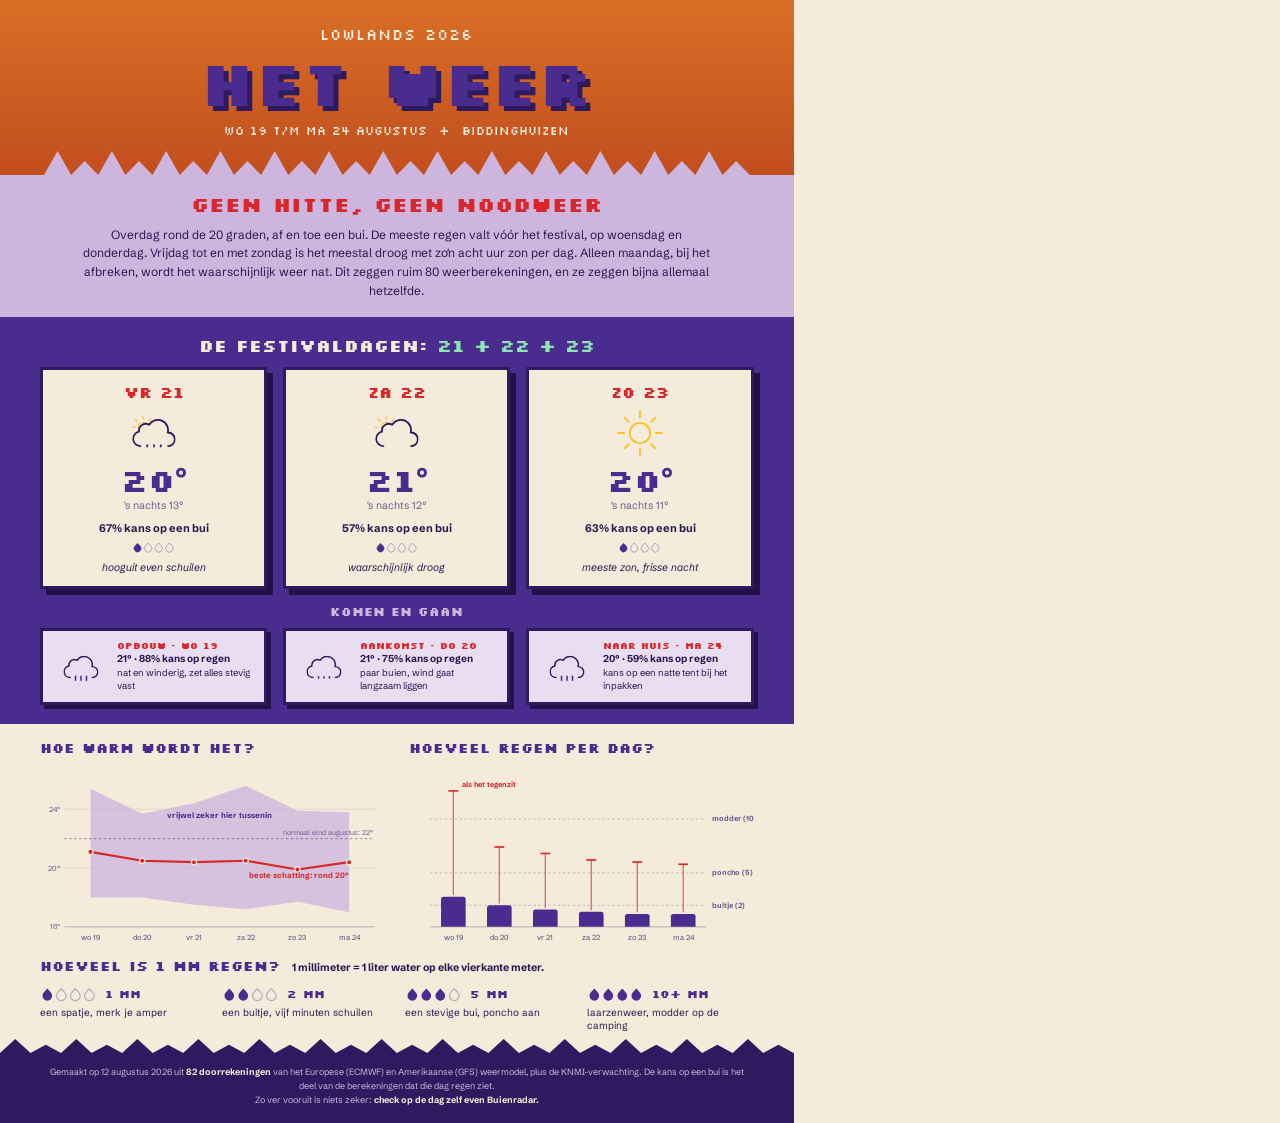
==== commit 0560f99e: "Meteocons line-variant: outline-iconen in brand-paars, animaties gestript, filled versies weg" ====
--- a/poster.html
+++ b/poster.html
@@ -195,7 +195,7 @@
 const iconImg = (naam) => {
   const img = document.createElement('img');
   img.className = 'icon';
-  img.src = 'assets/icons/' + naam + '.svg';
+  img.src = 'assets/icons/line-' + naam + '.svg';
   return img;
 };
 
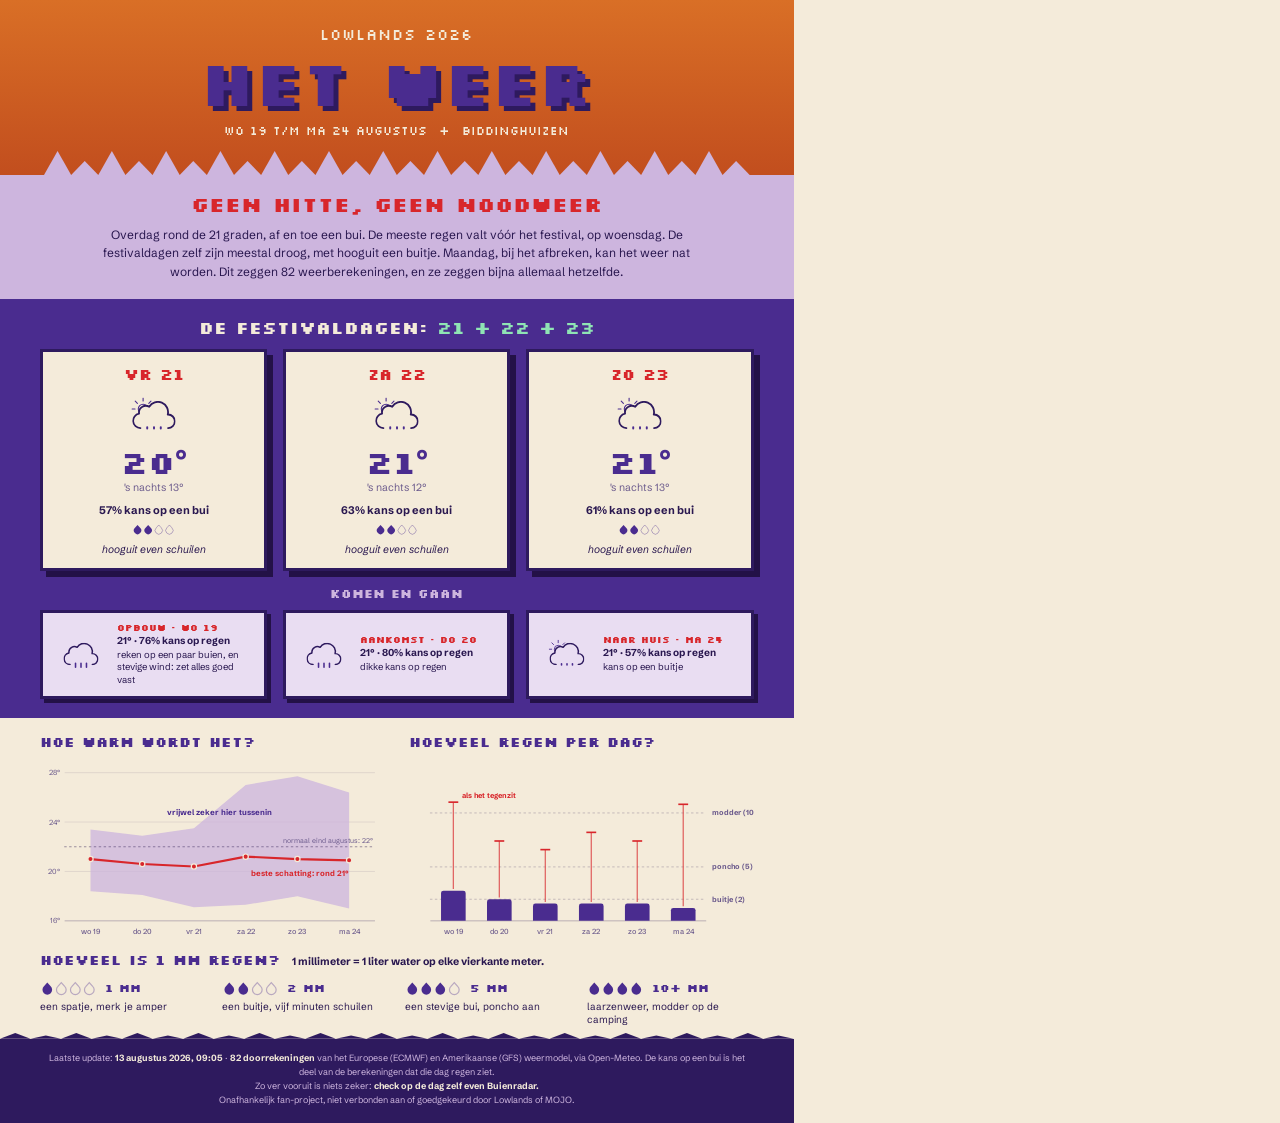
==== commit 50e87cb5: "Disclaimer in footer: onafhankelijk fan-project, niet verbonden aan Lowlands of MOJO" ====
--- a/poster.html
+++ b/poster.html
@@ -104,10 +104,8 @@
   </div>
 
   <div class="verdict">
-    <div class="kop">GEEN HITTE, GEEN NOODWEER</div>
-    <p>Overdag rond de 20 graden, af en toe een bui. De meeste regen valt vóór het festival, op woensdag en donderdag.
-    Vrijdag tot en met zondag is het meestal droog met zo'n acht uur zon per dag. Alleen maandag, bij het afbreken,
-    wordt het waarschijnlijk weer nat. Dit zeggen ruim 80 weerberekeningen, en ze zeggen bijna allemaal hetzelfde.</p>
+    <div class="kop" id="verdictKop"></div>
+    <p id="verdictTekst"></p>
   </div>
 
   <div class="dagen">
@@ -143,14 +141,22 @@
 
   <svg class="voet-spikes" id="spikesBottom" viewBox="0 0 744 22" preserveAspectRatio="none"></svg>
   <footer>
-    Gemaakt op 12 augustus 2026 uit <b>82 doorrekeningen</b> van het Europese (ECMWF) en Amerikaanse (GFS) weermodel, plus de KNMI-verwachting.
+    Laatste update: <b><span id="ftRun"></span></b> · <b><span id="ftLeden"></span> doorrekeningen</b> van het Europese (ECMWF) en Amerikaanse (GFS) weermodel, via Open-Meteo.
     De kans op een bui is het deel van de berekeningen dat die dag regen ziet.<br>
-    Zo ver vooruit is niets zeker: <b>check op de dag zelf even Buienradar.</b>
+    Zo ver vooruit is niets zeker: <b>check op de dag zelf even Buienradar.</b><br>
+    Onafhankelijk fan-project, niet verbonden aan of goedgekeurd door Lowlands of MOJO.
   </footer>
 
 </div>
 
+<script src="data.js"></script>
 <script>
+const D = window.WEERDATA;
+document.getElementById('verdictKop').textContent = D.verdict.kop;
+document.getElementById('verdictTekst').textContent = D.verdict.tekst;
+document.getElementById('ftRun').textContent = D.runAtText;
+document.getElementById('ftLeden').textContent = D.leden;
+
 const NS = 'http://www.w3.org/2000/svg';
 const CSS = getComputedStyle(document.documentElement);
 const C = (n) => CSS.getPropertyValue(n).trim();
@@ -182,16 +188,8 @@
 }
 
 /* ---------- dagkaarten ---------- */
-const GROOT = [
-  { dag: 'VR 21', icon: 'partly-cloudy-day-drizzle', max: 20, min: 13, kans: 67, drops: 1, zin: 'hooguit even schuilen' },
-  { dag: 'ZA 22', icon: 'partly-cloudy-day',         max: 21, min: 12, kans: 57, drops: 1, zin: 'waarschijnlijk droog' },
-  { dag: 'ZO 23', icon: 'clear-day',                 max: 20, min: 11, kans: 63, drops: 1, zin: 'meeste zon, frisse nacht' },
-];
-const KLEIN = [
-  { rol: 'OPBOUW · WO 19',   icon: 'rain',    max: 21, kans: 88, zin: 'nat en winderig, zet alles stevig vast' },
-  { rol: 'AANKOMST · DO 20', icon: 'drizzle', max: 21, kans: 75, zin: 'paar buien, wind gaat langzaam liggen' },
-  { rol: 'NAAR HUIS · MA 24', icon: 'rain',   max: 20, kans: 59, zin: 'kans op een natte tent bij het inpakken' },
-];
+const GROOT = D.groot;
+const KLEIN = D.klein;
 const iconImg = (naam) => {
   const img = document.createElement('img');
   img.className = 'icon';
@@ -237,26 +235,27 @@
 /* ---------- temperatuurgrafiek ---------- */
 (function () {
   const svg = document.getElementById('tempChart');
-  const DAYS = ['wo 19', 'do 20', 'vr 21', 'za 22', 'zo 23', 'ma 24'];
-  const BEST = [21.1, 20.5, 20.4, 20.5, 19.9, 20.4];
-  const P10  = [18.0, 18.0, 17.5, 17.2, 17.7, 17.0];
-  const P90  = [25.4, 23.7, 24.4, 25.6, 23.9, 23.8];
+  const DAYS = D.days;
+  const BEST = D.chartTemp.best, P10 = D.chartTemp.lo, P90 = D.chartTemp.hi;
   const W = 420, H = 224, m = { l: 30, r: 12, t: 14, b: 22 };
   const plotW = W - m.l - m.r, plotH = H - m.t - m.b;
-  const yMin = 16, yMax = 26.5;
+  const yMin = Math.min(16, Math.floor(Math.min(...P10)) - 1);
+  const yMax = Math.max(26.5, Math.ceil(Math.max(...P90)) + 0.5);
   const x = (i) => m.l + (i + 0.5) * plotW / 6;
   const y = (v) => m.t + (yMax - v) / (yMax - yMin) * plotH;
 
-  for (const t of [16, 20, 24]) {
-    el(svg, 'line', { x1: m.l, y1: y(t), x2: W - m.r, y2: y(t), stroke: t === 16 ? 'rgba(42,24,80,0.35)' : 'rgba(42,24,80,0.12)', 'stroke-width': 1 });
+  const ticks = [];
+  for (let t = Math.ceil(yMin / 4) * 4; t < yMax; t += 4) ticks.push(t);
+  ticks.forEach((t, ti) => {
+    el(svg, 'line', { x1: m.l, y1: y(t), x2: W - m.r, y2: y(t), stroke: ti === 0 ? 'rgba(42,24,80,0.35)' : 'rgba(42,24,80,0.12)', 'stroke-width': 1 });
     el(svg, 'text', { x: m.l - 6, y: y(t) + 3, 'text-anchor': 'end', 'font-size': 9, fill: C('--muted') }, t + '°');
-  }
+  });
 
   // band waar vrijwel alle berekeningen tussen zitten
   let d = 'M' + P90.map((v, i) => `${x(i)},${y(v)}`).join(' L');
   d += ' L' + P10.slice().reverse().map((v, i) => `${x(5 - i)},${y(v)}`).join(' L') + ' Z';
   el(svg, 'path', { d, fill: C('--lila'), opacity: 0.75 });
-  el(svg, 'text', { x: x(2.5), y: y(23.4), 'text-anchor': 'middle', 'font-size': 9.5, fill: C('--paars'), 'font-weight': 700 }, 'vrijwel zeker hier tussenin');
+  el(svg, 'text', { x: x(2.5), y: y((P90[2] + P90[3]) / 2 - 0.7), 'text-anchor': 'middle', 'font-size': 9.5, fill: C('--paars'), 'font-weight': 700 }, 'vrijwel zeker hier tussenin');
 
   // normaal eind augustus
   el(svg, 'line', { x1: m.l, y1: y(22), x2: W - m.r, y2: y(22), stroke: C('--ink'), opacity: 0.45, 'stroke-width': 1.2, 'stroke-dasharray': '2 4', 'stroke-linecap': 'round' });
@@ -265,7 +264,8 @@
   // beste schatting
   el(svg, 'path', { d: 'M' + BEST.map((v, i) => `${x(i)},${y(v)}`).join(' L'), fill: 'none', stroke: C('--rood'), 'stroke-width': 2.6, 'stroke-linecap': 'round', 'stroke-linejoin': 'round' });
   BEST.forEach((v, i) => el(svg, 'circle', { cx: x(i), cy: y(v), r: 3.2, fill: C('--rood'), stroke: C('--cream'), 'stroke-width': 1.5 }));
-  el(svg, 'text', { x: x(5), y: y(BEST[5]) + 19, 'text-anchor': 'end', 'font-size': 9.5, 'font-weight': 700, fill: C('--rood') }, 'beste schatting: rond 20°');
+  const gemiddeld = Math.round(BEST.reduce((s, v) => s + v, 0) / BEST.length);
+  el(svg, 'text', { x: x(5), y: y(BEST[5]) + 19, 'text-anchor': 'end', 'font-size': 9.5, 'font-weight': 700, fill: C('--rood') }, `beste schatting: rond ${gemiddeld}°`);
 
   DAYS.forEach((dg, i) => el(svg, 'text', { x: x(i), y: H - 6, 'text-anchor': 'middle', 'font-size': 9, 'font-weight': 500, fill: C('--muted') }, dg));
 })();
@@ -273,12 +273,11 @@
 /* ---------- regengrafiek ---------- */
 (function () {
   const svg = document.getElementById('rainChart');
-  const DAYS = ['wo 19', 'do 20', 'vr 21', 'za 22', 'zo 23', 'ma 24'];
-  const MED = [2.8, 2.0, 1.6, 1.4, 1.2, 1.2];
-  const P90 = [12.6, 7.4, 6.8, 6.2, 6.0, 5.8];
+  const DAYS = D.days;
+  const MED = D.chartRain.med, P90 = D.chartRain.p90;
   const W = 420, H = 224, m = { l: 26, r: 58, t: 18, b: 22 };
   const plotW = W - m.l - m.r, plotH = H - m.t - m.b;
-  const yMax = 14;
+  const yMax = Math.max(14, Math.ceil(Math.max(...P90)) + 1);
   const x = (i) => m.l + (i + 0.5) * plotW / 6;
   const y = (v) => m.t + (yMax - v) / yMax * plotH;
   const base = y(0);
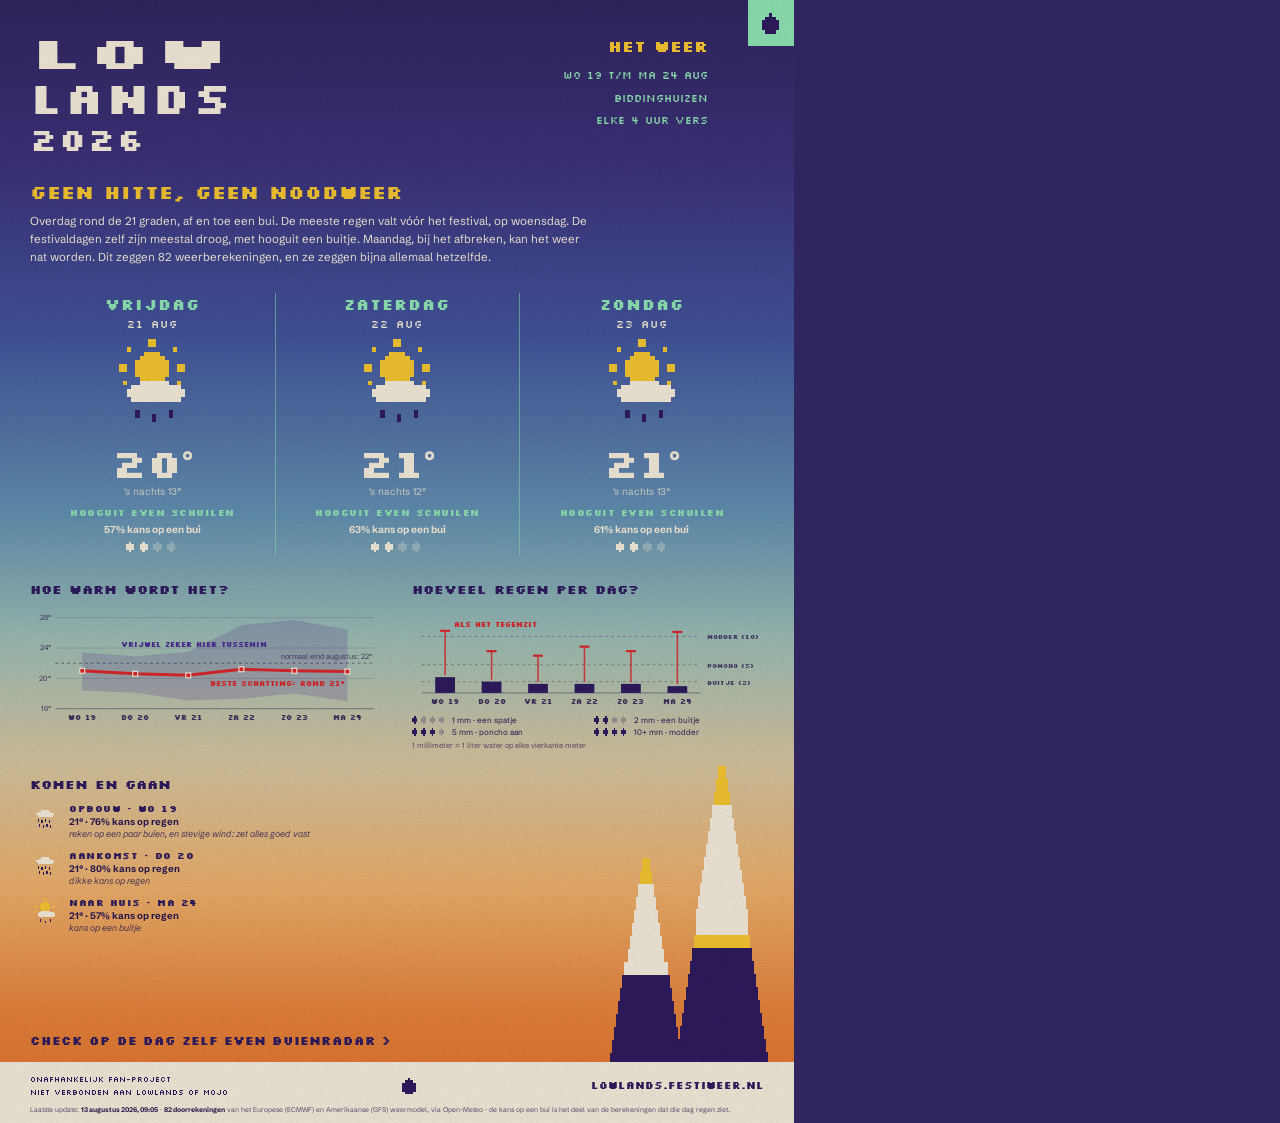
==== commit 0f3cadb8: "Nieuwe designtaal: sunset-gradient met Silkscreen-pixeltypografie, eigen pixel-weericonen, festivalt" ====
--- a/poster.html
+++ b/poster.html
@@ -8,145 +8,161 @@
 <link href="https://fonts.googleapis.com/css2?family=Silkscreen:wght@400;700&family=Schibsted+Grotesk:ital,wght@0,400;0,500;0,700;1,400;1,500&display=swap" rel="stylesheet">
 <style>
   :root {
-    --oranje: #D96F26;
-    --oranje-diep: #C24E1E;
-    --rood: #D8262B;
+    --nacht: #31255F;
     --paars: #4A2C8F;
     --donkerpaars: #2E1A5E;
-    --schaduw: #231147;
+    --oranje: #E1732A;
+    --rood: #D8262B;
+    --geel: #F5C531;
+    --mint: #8FE4B4;
     --lila: #CDB5DE;
     --lila-licht: #E9DDF2;
-    --mint: #8FE4B4;
     --cream: #F4EBDA;
     --ink: #2A1850;
     --muted: #6B5A8C;
+    --f-pix: 'Silkscreen', monospace;
+    --f-body: 'Schibsted Grotesk', sans-serif;
   }
   @page { size: A4; margin: 0; }
   * { box-sizing: border-box; }
   html, body { margin: 0; padding: 0; }
-  body { background: var(--cream); color: var(--ink); font-family: 'Schibsted Grotesk', sans-serif; }
-  .pix { font-family: 'Silkscreen', monospace; font-weight: 700; }
-  .page { width: 210mm; height: 297mm; overflow: hidden; display: flex; flex-direction: column; }
+  body { background: var(--nacht); color: var(--cream); font-family: var(--f-body); }
+  .page {
+    width: 210mm; height: 297mm; overflow: hidden; position: relative;
+    display: flex; flex-direction: column;
+    background: linear-gradient(180deg,
+      #31255F 0%, #3B3078 14%, #41549B 30%, #6390B0 46%, #9DBDB4 57%,
+      #D6C49F 68%, #ECAF6B 79%, #E5823A 90%, #DF6E28 100%);
+  }
   svg { display: block; }
-
-  /* ---------- hero ---------- */
-  .hero { background: linear-gradient(180deg, var(--oranje) 0%, var(--oranje-diep) 100%); padding: 25px 44px 0; text-align: center; }
-  .hero .boven { font-family: 'Silkscreen', monospace; font-weight: 400; font-size: 15px; color: var(--cream); letter-spacing: 1px; }
-  .hero h1 {
-    font-family: 'Silkscreen', monospace; font-weight: 700; font-size: 63px; line-height: 0.95;
-    color: var(--paars); text-shadow: 5px 5px 0 var(--donkerpaars);
-    margin: 8px 0 11px;
-  }
-  .hero .onder { font-family: 'Silkscreen', monospace; font-weight: 400; font-size: 12px; color: var(--cream); }
-  .spikes { width: 100%; height: 24px; margin-top: 13px; }
+  .pix { font-family: var(--f-pix); font-weight: 700; }
+
+  /* korrel over de hele poster */
+  .grain {
+    position: absolute; inset: 0; z-index: 60; pointer-events: none;
+    opacity: 0.26; mix-blend-mode: multiply;
+    background-image: url("data:image/svg+xml,%3Csvg xmlns='http://www.w3.org/2000/svg' width='240' height='240'%3E%3Cfilter id='n'%3E%3CfeTurbulence type='fractalNoise' baseFrequency='0.9' numOctaves='2' stitchTiles='stitch'/%3E%3CfeColorMatrix type='matrix' values='0 0 0 0 0 0 0 0 0 0 0 0 0 0 0 0 0 0 0.5 0'/%3E%3C/filter%3E%3Crect width='240' height='240' filter='url(%23n)'/%3E%3C/svg%3E");
+  }
+
+  /* ---------- kop ---------- */
+  .kop { padding: 30px 30px 0; display: flex; justify-content: space-between; position: relative; }
+  .merk { font-family: var(--f-pix); font-weight: 700; color: var(--cream); font-size: 44px; line-height: 1.02; letter-spacing: 2px; }
+  .merk span { display: block; }
+  .merk span:first-child { transform: scaleX(1.66); transform-origin: left; }
+  .merk .jaar { font-size: 31px; margin-top: 4px; }
+  .kop-info { text-align: right; font-family: var(--f-pix); padding: 6px 56px 0 0; }
+  .kop-info .onderwerp { font-weight: 700; font-size: 16px; color: var(--geel); }
+  .kop-info .regels { font-weight: 400; font-size: 11px; color: var(--mint); line-height: 2.05; margin-top: 8px; }
+  .hoeksticker {
+    position: absolute; top: 0; right: 0; width: 46px; height: 46px;
+    background: var(--mint); display: flex; align-items: center; justify-content: center;
+  }
+  .hoeksticker svg { width: 17px; height: 21px; }
 
   /* ---------- verdict ---------- */
-  .verdict { background: var(--lila); padding: 15px 44px 17px; text-align: center; }
-  .verdict .kop { font-family: 'Silkscreen', monospace; font-weight: 700; font-size: 21px; color: var(--rood); }
-  .verdict p { margin: 9px auto 0; max-width: 168mm; font-size: 12px; line-height: 1.55; color: var(--ink); }
-
-  /* ---------- paars blok met dagen ---------- */
-  .dagen { background: var(--paars); padding: 17px 40px 19px; }
-  .dagen h2 { font-family: 'Silkscreen', monospace; font-weight: 700; font-size: 17px; color: var(--cream); margin: 0 0 11px; text-align: center; }
-  .dagen h2 em { font-style: normal; color: var(--mint); }
-  .groot { display: grid; grid-template-columns: repeat(3, 1fr); gap: 16px; }
-  .kaart {
-    background: var(--cream); border: 3px solid var(--donkerpaars); box-shadow: 6px 6px 0 var(--schaduw);
-    padding: 13px 12px 12px; text-align: center;
-  }
-  .kaart .dag { font-family: 'Silkscreen', monospace; font-weight: 700; font-size: 15px; color: var(--rood); }
-  .kaart .icon { display: block; width: 76px; height: 62px; margin: 0 auto; }
-  .kaart .temp { font-family: 'Silkscreen', monospace; font-weight: 700; font-size: 31px; color: var(--paars); line-height: 1; }
-  .kaart .temp .gr { font-family: 'Schibsted Grotesk', sans-serif; font-weight: 700; font-size: 26px; vertical-align: 6px; }
-  .kaart .nacht { font-size: 10.5px; color: var(--muted); margin-top: 3px; }
-  .kaart .kans { font-size: 11px; font-weight: 700; margin-top: 9px; }
-  .kaart .drops { margin-top: 6px; height: 14px; display: flex; justify-content: center; gap: 3px; }
-  .kaart .zin { font-size: 10.5px; font-style: italic; margin-top: 6px; color: var(--ink); }
-
-  .dagen h3 { font-family: 'Silkscreen', monospace; font-weight: 700; font-size: 12px; color: var(--lila); margin: 15px 0 9px; text-align: center; }
-  .klein { display: grid; grid-template-columns: repeat(3, 1fr); gap: 16px; }
-  .strook {
-    background: var(--lila-licht); border: 3px solid var(--donkerpaars); box-shadow: 4px 4px 0 var(--schaduw);
-    padding: 9px 11px; display: flex; align-items: center; gap: 9px; text-align: left;
-  }
-  .strook .icon { width: 54px; height: 50px; flex: none; margin: -4px 0; }
-  .strook .rol { font-family: 'Silkscreen', monospace; font-weight: 700; font-size: 9px; color: var(--rood); }
-  .strook .feiten { font-size: 10px; font-weight: 700; margin-top: 1px; }
-  .strook .zin { font-size: 9.5px; line-height: 1.35; margin-top: 2px; color: var(--ink); }
-
-  /* ---------- uitleg: twee grafieken + mm-strip ---------- */
-  .uitleg { padding: 15px 40px 0; display: grid; grid-template-columns: 1fr 1fr; gap: 24px; }
-  .uitleg h2, .mmblok h2 { font-family: 'Silkscreen', monospace; font-weight: 700; font-size: 14px; color: var(--paars); margin: 0 0 4px; }
-  .uitleg .sub { font-size: 10.5px; line-height: 1.4; color: var(--muted); margin: 0 0 6px; }
-  .mmblok { padding: 12px 40px 6px; flex: 1; }
-  .mmblok .kopregel { display: flex; align-items: baseline; gap: 12px; }
-  .mm-intro { font-size: 10.5px; font-weight: 700; margin: 0; }
-  .mm-grid { display: grid; grid-template-columns: repeat(4, 1fr); gap: 16px; margin-top: 8px; }
-  .mm-item .kop { display: flex; align-items: center; gap: 7px; }
-  .mm-item .dr { width: 58px; height: 15px; flex: none; }
-  .mm-item .mm { font-family: 'Silkscreen', monospace; font-weight: 700; font-size: 11px; color: var(--paars); white-space: nowrap; }
-  .mm-item .txt { font-size: 10px; line-height: 1.35; margin-top: 4px; color: var(--ink); }
+  .verdictblok { padding: 24px 30px 0; }
+  #verdictKop { font-family: var(--f-pix); font-weight: 700; font-size: 19px; color: var(--geel); margin: 0 0 9px; }
+  #verdictTekst { margin: 0; max-width: 560px; font-size: 11.5px; line-height: 1.55; color: var(--cream); }
+
+  /* ---------- de festivaldagen ---------- */
+  .dagen { margin-top: 26px; padding: 0 30px; }
+  .kolommen { display: grid; grid-template-columns: 1fr 1fr 1fr; }
+  .kolom { padding: 2px 14px; text-align: center; }
+  .kolom + .kolom { border-left: 1px solid rgba(143, 228, 180, 0.55); }
+  .kolom .dagnaam { font-family: var(--f-pix); font-weight: 700; font-size: 14.5px; color: var(--mint); letter-spacing: 1px; }
+  .kolom .datum { font-family: var(--f-pix); font-weight: 400; font-size: 10.5px; color: var(--cream); letter-spacing: 1px; margin-top: 3px; }
+  .kolom .icon { display: block; width: 100px; height: 100px; margin: 8px auto 4px; object-fit: contain; image-rendering: pixelated; }
+  .kolom .temp { font-family: var(--f-pix); font-weight: 700; font-size: 40px; line-height: 1; color: var(--cream); }
+  .kolom .temp .gr { font-family: var(--f-body); font-weight: 700; font-size: 24px; vertical-align: 10px; }
+  .kolom .nacht { font-size: 10px; color: rgba(244, 235, 218, 0.8); margin-top: 2px; }
+  .kolom .conditie { font-family: var(--f-pix); font-weight: 700; font-size: 8.5px; color: var(--mint); margin-top: 9px; letter-spacing: 0.5px; }
+  .kolom .kans { font-size: 10px; font-weight: 700; color: var(--cream); margin-top: 5px; }
+  .kolom .drops { margin-top: 5px; display: flex; justify-content: center; }
+  .kolom .drops svg { width: 52px; height: 12px; }
+
+  /* ---------- grafieken ---------- */
+  .grafieken { margin-top: 26px; padding: 0 30px; display: grid; grid-template-columns: 1fr 1fr; gap: 0 30px; color: var(--ink); }
+  .grafieken h2 { font-family: var(--f-pix); font-weight: 700; font-size: 12.5px; color: var(--donkerpaars); margin: 0 0 6px; }
+  .mmlegende { display: grid; grid-template-columns: 1fr 1fr; gap: 2px 12px; margin-top: 7px; font-size: 8px; color: var(--ink); }
+  .mmlegende .item { display: flex; align-items: center; gap: 6px; }
+  .mmlegende .dr { width: 34px; height: 8px; flex: none; }
+  .mmlegende .uitleg-mm { grid-column: 1 / -1; font-size: 7.5px; color: rgba(42, 24, 80, 0.7); margin-top: 2px; }
+
+  /* ---------- onderin: komen en gaan, zon onder, torens ---------- */
+  .onder { margin-top: 26px; padding: 0 30px 14px; position: relative; flex: 1; display: grid; grid-template-columns: 1fr 190px; grid-template-rows: 1fr auto; column-gap: 26px; color: var(--ink); }
+  .onder h2 { font-family: var(--f-pix); font-weight: 700; font-size: 12.5px; color: var(--donkerpaars); margin: 0 0 7px; }
+  .reisrij { display: flex; align-items: flex-start; gap: 9px; padding: 4px 0 6px; }
+  .reisrij img { width: 30px; height: 30px; flex: none; margin-top: 1px; image-rendering: pixelated; }
+  .reisrij .rol { font-family: var(--f-pix); font-weight: 700; font-size: 8.5px; color: var(--donkerpaars); letter-spacing: 0.5px; }
+  .reisrij .feiten { font-size: 9.5px; font-weight: 700; margin-top: 2px; }
+  .reisrij .zin { font-size: 9px; font-style: italic; color: rgba(42, 24, 80, 0.8); line-height: 1.35; margin-top: 1px; }
+  .buienregel { grid-column: 1; font-family: var(--f-pix); font-weight: 700; font-size: 12px; color: var(--donkerpaars); align-self: end; }
+  #torens { position: absolute; right: 14px; bottom: 0; width: 180px; height: 300px; z-index: 1; }
 
   /* ---------- footer ---------- */
-  .voet-spikes { width: 100%; height: 22px; display: block; }
-  footer { background: var(--donkerpaars); color: var(--lila); padding: 12px 44px 16px; font-size: 9px; line-height: 1.55; text-align: center; }
-  footer b { color: var(--cream); }
+  footer { background: var(--cream); color: var(--donkerpaars); padding: 11px 30px 9px; position: relative; z-index: 2; }
+  footer .rij { display: flex; justify-content: space-between; align-items: center; gap: 16px; }
+  footer .fan { font-family: var(--f-pix); font-weight: 400; font-size: 7.5px; line-height: 1.8; }
+  footer .glyph { width: 14px; height: 18px; flex: none; }
+  footer .site { font-family: var(--f-pix); font-weight: 700; font-size: 9.5px; text-align: right; line-height: 1.8; }
+  footer .uitleg { font-size: 6.8px; color: rgba(42, 24, 80, 0.75); margin-top: 5px; }
+  footer .uitleg b { color: var(--ink); }
 </style>
 </head>
 <body>
 <div class="page">
 
-  <div class="hero">
-    <div class="boven">LOWLANDS 2026</div>
-    <h1>HET WEER</h1>
-    <div class="onder">WO 19 T/M MA 24 AUGUSTUS &nbsp;+&nbsp; BIDDINGHUIZEN</div>
-    <svg class="spikes" id="spikesTop" viewBox="0 0 744 26" preserveAspectRatio="none"></svg>
-  </div>
-
-  <div class="verdict">
-    <div class="kop" id="verdictKop"></div>
+  <header class="kop">
+    <div class="merk"><span>LOW</span><span>LANDS</span><span class="jaar">2026</span></div>
+    <div class="kop-info">
+      <div class="onderwerp">HET WEER</div>
+      <div class="regels">WO 19 T/M MA 24 AUG<br>BIDDINGHUIZEN<br>ELKE 4 UUR VERS</div>
+    </div>
+    <div class="hoeksticker"><svg viewBox="0 0 5 6"><g shape-rendering="crispEdges" fill="#2E1A5E"><rect x="2" y="0" width="1" height="1"/><rect x="1" y="1" width="3" height="1"/><rect x="0" y="2" width="5" height="3"/><rect x="1" y="5" width="3" height="1"/></g></svg></div>
+  </header>
+
+  <div class="verdictblok">
+    <h1 id="verdictKop"></h1>
     <p id="verdictTekst"></p>
   </div>
 
   <div class="dagen">
-    <h2>DE FESTIVALDAGEN: <em>21 + 22 + 23</em></h2>
-    <div class="groot" id="groot"></div>
-    <h3>KOMEN EN GAAN</h3>
-    <div class="klein" id="klein"></div>
+    <div class="kolommen" id="groot"></div>
   </div>
 
-  <div class="uitleg">
+  <div class="grafieken">
     <div>
       <h2>HOE WARM WORDT HET?</h2>
-      <svg id="tempChart" viewBox="0 0 420 224"></svg>
+      <div class="scrollwrap"><svg id="tempChart" viewBox="0 0 356 122"></svg></div>
     </div>
     <div>
       <h2>HOEVEEL REGEN PER DAG?</h2>
-      <svg id="rainChart" viewBox="0 0 420 224"></svg>
+      <div class="scrollwrap"><svg id="rainChart" viewBox="0 0 356 106"></svg></div>
+      <div class="mmlegende" id="mmlegende"></div>
     </div>
   </div>
 
-  <div class="mmblok">
-    <div class="kopregel">
-      <h2>HOEVEEL IS 1 MM REGEN?</h2>
-      <p class="mm-intro">1 millimeter = 1 liter water op elke vierkante meter.</p>
-    </div>
-    <div class="mm-grid">
-      <div class="mm-item"><div class="kop"><svg class="dr" data-n="1" viewBox="0 0 58 15"></svg><span class="mm">1 MM</span></div><div class="txt">een spatje, merk je amper</div></div>
-      <div class="mm-item"><div class="kop"><svg class="dr" data-n="2" viewBox="0 0 58 15"></svg><span class="mm">2 MM</span></div><div class="txt">een buitje, vijf minuten schuilen</div></div>
-      <div class="mm-item"><div class="kop"><svg class="dr" data-n="3" viewBox="0 0 58 15"></svg><span class="mm">5 MM</span></div><div class="txt">een stevige bui, poncho aan</div></div>
-      <div class="mm-item"><div class="kop"><svg class="dr" data-n="4" viewBox="0 0 58 15"></svg><span class="mm">10+ MM</span></div><div class="txt">laarzenweer, modder op de camping</div></div>
-    </div>
+  <div class="onder">
+    <div>
+      <h2>KOMEN EN GAAN</h2>
+      <div id="klein"></div>
+    </div>
+    <div class="buienregel">CHECK OP DE DAG ZELF EVEN BUIENRADAR &gt;</div>
+    <svg id="torens" viewBox="0 0 180 300"></svg>
   </div>
 
-  <svg class="voet-spikes" id="spikesBottom" viewBox="0 0 744 22" preserveAspectRatio="none"></svg>
   <footer>
-    Laatste update: <b><span id="ftRun"></span></b> · <b><span id="ftLeden"></span> doorrekeningen</b> van het Europese (ECMWF) en Amerikaanse (GFS) weermodel, via Open-Meteo.
-    De kans op een bui is het deel van de berekeningen dat die dag regen ziet.<br>
-    Zo ver vooruit is niets zeker: <b>check op de dag zelf even Buienradar.</b><br>
-    Onafhankelijk fan-project, niet verbonden aan of goedgekeurd door Lowlands of MOJO.
+    <div class="rij">
+      <div class="fan">ONAFHANKELIJK FAN-PROJECT<br>NIET VERBONDEN AAN LOWLANDS OF MOJO</div>
+      <svg class="glyph" viewBox="0 0 5 6"><g shape-rendering="crispEdges" fill="#2E1A5E"><rect x="2" y="0" width="1" height="1"/><rect x="1" y="1" width="3" height="1"/><rect x="0" y="2" width="5" height="3"/><rect x="1" y="5" width="3" height="1"/></g></svg>
+      <div class="site">LOWLANDS.FESTIWEER.NL</div>
+    </div>
+    <div class="uitleg">
+      Laatste update: <b><span id="ftRun"></span></b> &middot; <b><span id="ftLeden"></span> doorrekeningen</b> van het Europese (ECMWF) en Amerikaanse (GFS) weermodel, via Open-Meteo &middot; de kans op een bui is het deel van de berekeningen dat die dag regen ziet.
+    </div>
   </footer>
 
+  <div class="grain"></div>
 </div>
 
 <script src="data.js"></script>
@@ -168,76 +184,109 @@
   return e;
 }
 
-/* ---------- spike-dividers (de Lowlands-kegels) ---------- */
-function spikes(id, fill, h) {
-  const svg = document.getElementById(id);
-  const W = 744, n = 26, w = W / n;
-  for (let i = 0; i < n; i++) {
-    const x = i * w, top = (i % 2 === 0) ? 0 : h * 0.42;
-    el(svg, 'polygon', { points: `${x},${h} ${x + w / 2},${top} ${x + w},${h}`, fill });
+/* ---------- pixel-druppelmeters ---------- */
+function pixelDrops(svg, n, max, vol, leeg) {
+  const g = el(svg, 'g', { 'shape-rendering': 'crispEdges' });
+  for (let i = 0; i < max; i++) {
+    const x = i * 5, fill = i < n ? vol : leeg;
+    el(g, 'rect', { x: x + 1, y: 0, width: 1, height: 1, fill });
+    el(g, 'rect', { x, y: 1, width: 3, height: 2, fill });
+    el(g, 'rect', { x: x + 1, y: 3, width: 1, height: 1, fill });
   }
 }
-spikes('spikesTop', C('--lila'), 26);
-spikes('spikesBottom', C('--donkerpaars'), 22);
-
-/* ---------- druppelmeters ---------- */
-const DROP_PATH = (s, ox, oy) => `M${ox + 6 * s} ${oy + 1 * s}l${3.2 * s} ${3.6 * s}a${4.6 * s} ${4.6 * s} 0 1 1 -${6.4 * s} 0z`;
-function dropRow(svg, n, max, color, faint) {
-  for (let i = 0; i < max; i++)
-    el(svg, 'path', { d: DROP_PATH(1.05, i * 14 + 1, 0.5), fill: i < n ? color : 'none', stroke: i < n ? 'none' : faint, 'stroke-width': 1.2 });
-}
-
-/* ---------- dagkaarten ---------- */
-const GROOT = D.groot;
-const KLEIN = D.klein;
+
+/* ---------- dagkolommen ---------- */
+const DAGNAAM = { WO: 'WOENSDAG', DO: 'DONDERDAG', VR: 'VRIJDAG', ZA: 'ZATERDAG', ZO: 'ZONDAG', MA: 'MAANDAG' };
 const iconImg = (naam) => {
   const img = document.createElement('img');
   img.className = 'icon';
-  img.src = 'assets/icons/line-' + naam + '.svg';
+  img.src = 'assets/icons/pixel-' + naam + '.svg';
   return img;
 };
 
 const groot = document.getElementById('groot');
-GROOT.forEach(d => {
+D.groot.forEach((d) => {
+  const [afk, num] = d.dag.split(' ');
   const k = document.createElement('div');
-  k.className = 'kaart';
-  k.innerHTML = `<div class="dag">${d.dag}</div>`;
+  k.className = 'kolom';
+  k.innerHTML = `<div class="dagnaam">${DAGNAAM[afk] || afk}</div>
+    <div class="datum">${num} AUG</div>`;
   k.appendChild(iconImg(d.icon));
   k.insertAdjacentHTML('beforeend', `
     <div class="temp">${d.max}<span class="gr">°</span></div>
     <div class="nacht">'s nachts ${d.min}°</div>
+    <div class="conditie">${d.zin.toUpperCase()}</div>
     <div class="kans">${d.kans}% kans op een bui</div>`);
   const dsvg = document.createElementNS(NS, 'svg');
-  dsvg.setAttribute('viewBox', '0 0 58 15'); dsvg.style.width = '44px'; dsvg.style.height = '13px';
+  dsvg.setAttribute('viewBox', '0 0 19 4');
   const wrap = document.createElement('div'); wrap.className = 'drops'; wrap.appendChild(dsvg);
-  dropRow(dsvg, d.drops, 4, C('--paars'), 'rgba(74,44,143,0.4)');
+  pixelDrops(dsvg, d.drops, 4, C('--cream'), 'rgba(244,235,218,0.3)');
   k.appendChild(wrap);
-  k.insertAdjacentHTML('beforeend', `<div class="zin">${d.zin}</div>`);
   groot.appendChild(k);
 });
 
+/* ---------- komen en gaan ---------- */
 const klein = document.getElementById('klein');
-KLEIN.forEach(d => {
-  const k = document.createElement('div');
-  k.className = 'strook';
-  k.appendChild(iconImg(d.icon));
-  k.insertAdjacentHTML('beforeend', `<div>
+D.klein.forEach((d) => {
+  const r = document.createElement('div');
+  r.className = 'reisrij';
+  r.appendChild(iconImg(d.icon));
+  r.insertAdjacentHTML('beforeend', `<div>
     <div class="rol">${d.rol}</div>
-    <div class="feiten">${d.max}° · ${d.kans}% kans op regen</div>
+    <div class="feiten">${d.max}° &middot; ${d.kans}% kans op regen</div>
     <div class="zin">${d.zin}</div>
   </div>`);
-  klein.appendChild(k);
+  klein.appendChild(r);
 });
 
-/* ---------- mm-druppels ---------- */
-document.querySelectorAll('svg.dr').forEach(svg => dropRow(svg, +svg.dataset.n, 4, C('--paars'), 'rgba(74,44,143,0.35)'));
+/* ---------- mm-legende ---------- */
+(function () {
+  const wrap = document.getElementById('mmlegende');
+  const items = [[1, '1 mm · een spatje'], [2, '2 mm · een buitje'], [3, '5 mm · poncho aan'], [4, '10+ mm · modder']];
+  items.forEach(([n, txt]) => {
+    const it = document.createElement('div');
+    it.className = 'item';
+    const svg = document.createElementNS(NS, 'svg');
+    svg.setAttribute('viewBox', '0 0 19 4'); svg.setAttribute('class', 'dr');
+    pixelDrops(svg, n, 4, C('--donkerpaars'), 'rgba(46,26,94,0.28)');
+    it.appendChild(svg);
+    const sp = document.createElement('span'); sp.textContent = txt;
+    it.appendChild(sp);
+    wrap.appendChild(it);
+  });
+  const noot = document.createElement('div');
+  noot.className = 'uitleg-mm';
+  noot.textContent = '1 millimeter = 1 liter water op elke vierkante meter';
+  wrap.appendChild(noot);
+})();
+
+/* ---------- de torens ---------- */
+(function () {
+  const svg = document.getElementById('torens');
+  const g = el(svg, 'g', { 'shape-rendering': 'crispEdges' });
+  function toren(cx, topY, baseY, baseW, accent) {
+    const stap = 13, n = Math.ceil((baseY - topY) / stap);
+    for (let i = 0; i < n; i++) {
+      const f = i / (n - 1);
+      let w = 8 + (baseW - 8) * f;
+      w = Math.max(8, Math.round(w / 4) * 4);
+      let fill = C('--donkerpaars');
+      if (f < 0.11) fill = C('--geel');
+      else if (f < 0.56) fill = C('--cream');
+      else if (accent && f < 0.62) fill = C('--geel');
+      el(g, 'rect', { x: Math.round(cx - w / 2), y: topY + i * stap, width: w, height: stap + 0.5, fill });
+    }
+  }
+  toren(122, 4, 300, 92, true);
+  toren(46, 96, 300, 72, false);
+})();
 
 /* ---------- temperatuurgrafiek ---------- */
 (function () {
   const svg = document.getElementById('tempChart');
   const DAYS = D.days;
   const BEST = D.chartTemp.best, P10 = D.chartTemp.lo, P90 = D.chartTemp.hi;
-  const W = 420, H = 224, m = { l: 30, r: 12, t: 14, b: 22 };
+  const W = 356, H = 122, m = { l: 26, r: 8, t: 11, b: 15 };
   const plotW = W - m.l - m.r, plotH = H - m.t - m.b;
   const yMin = Math.min(16, Math.floor(Math.min(...P10)) - 1);
   const yMax = Math.max(26.5, Math.ceil(Math.max(...P90)) + 0.5);
@@ -247,27 +296,27 @@
   const ticks = [];
   for (let t = Math.ceil(yMin / 4) * 4; t < yMax; t += 4) ticks.push(t);
   ticks.forEach((t, ti) => {
-    el(svg, 'line', { x1: m.l, y1: y(t), x2: W - m.r, y2: y(t), stroke: ti === 0 ? 'rgba(42,24,80,0.35)' : 'rgba(42,24,80,0.12)', 'stroke-width': 1 });
-    el(svg, 'text', { x: m.l - 6, y: y(t) + 3, 'text-anchor': 'end', 'font-size': 9, fill: C('--muted') }, t + '°');
+    el(svg, 'line', { x1: m.l, y1: y(t), x2: W - m.r, y2: y(t), stroke: ti === 0 ? 'rgba(42,24,80,0.45)' : 'rgba(42,24,80,0.16)', 'stroke-width': 1 });
+    el(svg, 'text', { x: m.l - 5, y: y(t) + 2.5, 'text-anchor': 'end', 'font-size': 7.5, fill: 'rgba(42,24,80,0.8)' }, t + '°');
   });
 
   // band waar vrijwel alle berekeningen tussen zitten
   let d = 'M' + P90.map((v, i) => `${x(i)},${y(v)}`).join(' L');
   d += ' L' + P10.slice().reverse().map((v, i) => `${x(5 - i)},${y(v)}`).join(' L') + ' Z';
-  el(svg, 'path', { d, fill: C('--lila'), opacity: 0.75 });
-  el(svg, 'text', { x: x(2.5), y: y((P90[2] + P90[3]) / 2 - 0.7), 'text-anchor': 'middle', 'font-size': 9.5, fill: C('--paars'), 'font-weight': 700 }, 'vrijwel zeker hier tussenin');
+  el(svg, 'path', { d, fill: 'rgba(74,44,143,0.20)' });
+  el(svg, 'text', { x: x(2.1), y: y((P90[2] + P90[3]) / 2) + 9, 'text-anchor': 'middle', 'font-family': 'Silkscreen', 'font-weight': 700, 'font-size': 7.5, fill: C('--paars') }, 'VRIJWEL ZEKER HIER TUSSENIN');
 
   // normaal eind augustus
-  el(svg, 'line', { x1: m.l, y1: y(22), x2: W - m.r, y2: y(22), stroke: C('--ink'), opacity: 0.45, 'stroke-width': 1.2, 'stroke-dasharray': '2 4', 'stroke-linecap': 'round' });
-  el(svg, 'text', { x: W - m.r - 2, y: y(22) - 5, 'text-anchor': 'end', 'font-size': 8.5, fill: C('--muted') }, 'normaal eind augustus: 22°');
+  el(svg, 'line', { x1: m.l, y1: y(22), x2: W - m.r, y2: y(22), stroke: C('--ink'), opacity: 0.55, 'stroke-width': 1, 'stroke-dasharray': '2 4', 'stroke-linecap': 'round' });
+  el(svg, 'text', { x: W - m.r - 2, y: y(22) - 4, 'text-anchor': 'end', 'font-size': 7.5, fill: 'rgba(42,24,80,0.75)' }, 'normaal eind augustus: 22°');
 
   // beste schatting
-  el(svg, 'path', { d: 'M' + BEST.map((v, i) => `${x(i)},${y(v)}`).join(' L'), fill: 'none', stroke: C('--rood'), 'stroke-width': 2.6, 'stroke-linecap': 'round', 'stroke-linejoin': 'round' });
-  BEST.forEach((v, i) => el(svg, 'circle', { cx: x(i), cy: y(v), r: 3.2, fill: C('--rood'), stroke: C('--cream'), 'stroke-width': 1.5 }));
+  el(svg, 'path', { d: 'M' + BEST.map((v, i) => `${x(i)},${y(v)}`).join(' L'), fill: 'none', stroke: C('--rood'), 'stroke-width': 3, 'stroke-linecap': 'round', 'stroke-linejoin': 'round' });
+  BEST.forEach((v, i) => el(svg, 'rect', { x: x(i) - 2.5, y: y(v) - 2.5, width: 5, height: 5, fill: C('--rood'), stroke: C('--cream'), 'stroke-width': 1.2 }));
   const gemiddeld = Math.round(BEST.reduce((s, v) => s + v, 0) / BEST.length);
-  el(svg, 'text', { x: x(5), y: y(BEST[5]) + 19, 'text-anchor': 'end', 'font-size': 9.5, 'font-weight': 700, fill: C('--rood') }, `beste schatting: rond ${gemiddeld}°`);
-
-  DAYS.forEach((dg, i) => el(svg, 'text', { x: x(i), y: H - 6, 'text-anchor': 'middle', 'font-size': 9, 'font-weight': 500, fill: C('--muted') }, dg));
+  el(svg, 'text', { x: x(5) - 2, y: y(BEST[5]) + 15, 'text-anchor': 'end', 'font-family': 'Silkscreen', 'font-weight': 700, 'font-size': 7.5, fill: C('--rood') }, `BESTE SCHATTING: ROND ${gemiddeld}°`);
+
+  DAYS.forEach((dg, i) => el(svg, 'text', { x: x(i), y: H - 4, 'text-anchor': 'middle', 'font-family': 'Silkscreen', 'font-weight': 700, 'font-size': 7, fill: 'rgba(42,24,80,0.85)' }, dg));
 })();
 
 /* ---------- regengrafiek ---------- */
@@ -275,34 +324,31 @@
   const svg = document.getElementById('rainChart');
   const DAYS = D.days;
   const MED = D.chartRain.med, P90 = D.chartRain.p90;
-  const W = 420, H = 224, m = { l: 26, r: 58, t: 18, b: 22 };
+  const W = 356, H = 106, m = { l: 10, r: 64, t: 11, b: 15 };
   const plotW = W - m.l - m.r, plotH = H - m.t - m.b;
   const yMax = Math.max(14, Math.ceil(Math.max(...P90)) + 1);
   const x = (i) => m.l + (i + 0.5) * plotW / 6;
   const y = (v) => m.t + (yMax - v) / yMax * plotH;
   const base = y(0);
 
-  // referentielijnen gekoppeld aan de mm-uitleg
-  for (const [v, naam] of [[2, 'buitje'], [5, 'poncho'], [10, 'modder']]) {
-    el(svg, 'line', { x1: m.l, y1: y(v), x2: W - m.r, y2: y(v), stroke: C('--ink'), opacity: 0.28, 'stroke-width': 1, 'stroke-dasharray': '2 4', 'stroke-linecap': 'round' });
-    el(svg, 'text', { x: W - m.r + 7, y: y(v) + 3, 'font-size': 9, 'font-weight': 700, fill: C('--muted') }, `${naam} (${v})`);
-  }
-  el(svg, 'line', { x1: m.l, y1: base, x2: W - m.r, y2: base, stroke: 'rgba(42,24,80,0.35)', 'stroke-width': 1 });
-
-  const bw = 30, r = 3;
+  // referentielijnen gekoppeld aan de mm-legende
+  for (const [v, naam] of [[2, 'BUITJE'], [5, 'PONCHO'], [10, 'MODDER']]) {
+    el(svg, 'line', { x1: m.l, y1: y(v), x2: W - m.r, y2: y(v), stroke: C('--ink'), opacity: 0.32, 'stroke-width': 1, 'stroke-dasharray': '2 4', 'stroke-linecap': 'round' });
+    el(svg, 'text', { x: W - m.r + 6, y: y(v) + 3, 'font-family': 'Silkscreen', 'font-weight': 700, 'font-size': 6.5, fill: 'rgba(42,24,80,0.75)' }, `${naam} (${v})`);
+  }
+  el(svg, 'line', { x1: m.l, y1: base, x2: W - m.r, y2: base, stroke: 'rgba(42,24,80,0.45)', 'stroke-width': 1 });
+
+  const bw = 20;
   MED.forEach((v, i) => {
-    const cx = x(i), x0 = cx - bw / 2, x1 = cx + bw / 2, yt = y(v);
-    el(svg, 'path', {
-      d: `M${x0},${base} L${x0},${yt + r} Q${x0},${yt} ${x0 + r},${yt} L${x1 - r},${yt} Q${x1},${yt} ${x1},${yt + r} L${x1},${base} Z`,
-      fill: C('--paars')
-    });
+    const cx = x(i), yt = y(v);
+    el(svg, 'rect', { x: cx - bw / 2, y: yt, width: bw, height: base - yt, fill: C('--donkerpaars') });
     const yp = y(P90[i]);
-    el(svg, 'line', { x1: cx, y1: yt - 2, x2: cx, y2: yp, stroke: C('--rood'), 'stroke-width': 1.5, opacity: 0.7 });
-    el(svg, 'line', { x1: cx - 6, y1: yp, x2: cx + 6, y2: yp, stroke: C('--rood'), 'stroke-width': 2 });
+    el(svg, 'line', { x1: cx, y1: yt - 2, x2: cx, y2: yp, stroke: C('--rood'), 'stroke-width': 1.6, opacity: 0.85 });
+    el(svg, 'line', { x1: cx - 5, y1: yp, x2: cx + 5, y2: yp, stroke: C('--rood'), 'stroke-width': 2.2 });
   });
-  el(svg, 'text', { x: x(0) + 10, y: y(P90[0]) - 5, 'font-size': 9, 'font-weight': 700, fill: C('--rood') }, 'als het tegenzit');
-
-  DAYS.forEach((dg, i) => el(svg, 'text', { x: x(i), y: H - 6, 'text-anchor': 'middle', 'font-size': 9, 'font-weight': 500, fill: C('--muted') }, dg));
+  el(svg, 'text', { x: x(0) + 9, y: y(P90[0]) - 4, 'font-family': 'Silkscreen', 'font-weight': 700, 'font-size': 7, fill: C('--rood') }, 'ALS HET TEGENZIT');
+
+  DAYS.forEach((dg, i) => el(svg, 'text', { x: x(i), y: H - 4, 'text-anchor': 'middle', 'font-family': 'Silkscreen', 'font-weight': 700, 'font-size': 7, fill: 'rgba(42,24,80,0.85)' }, dg));
 })();
 </script>
 </body>
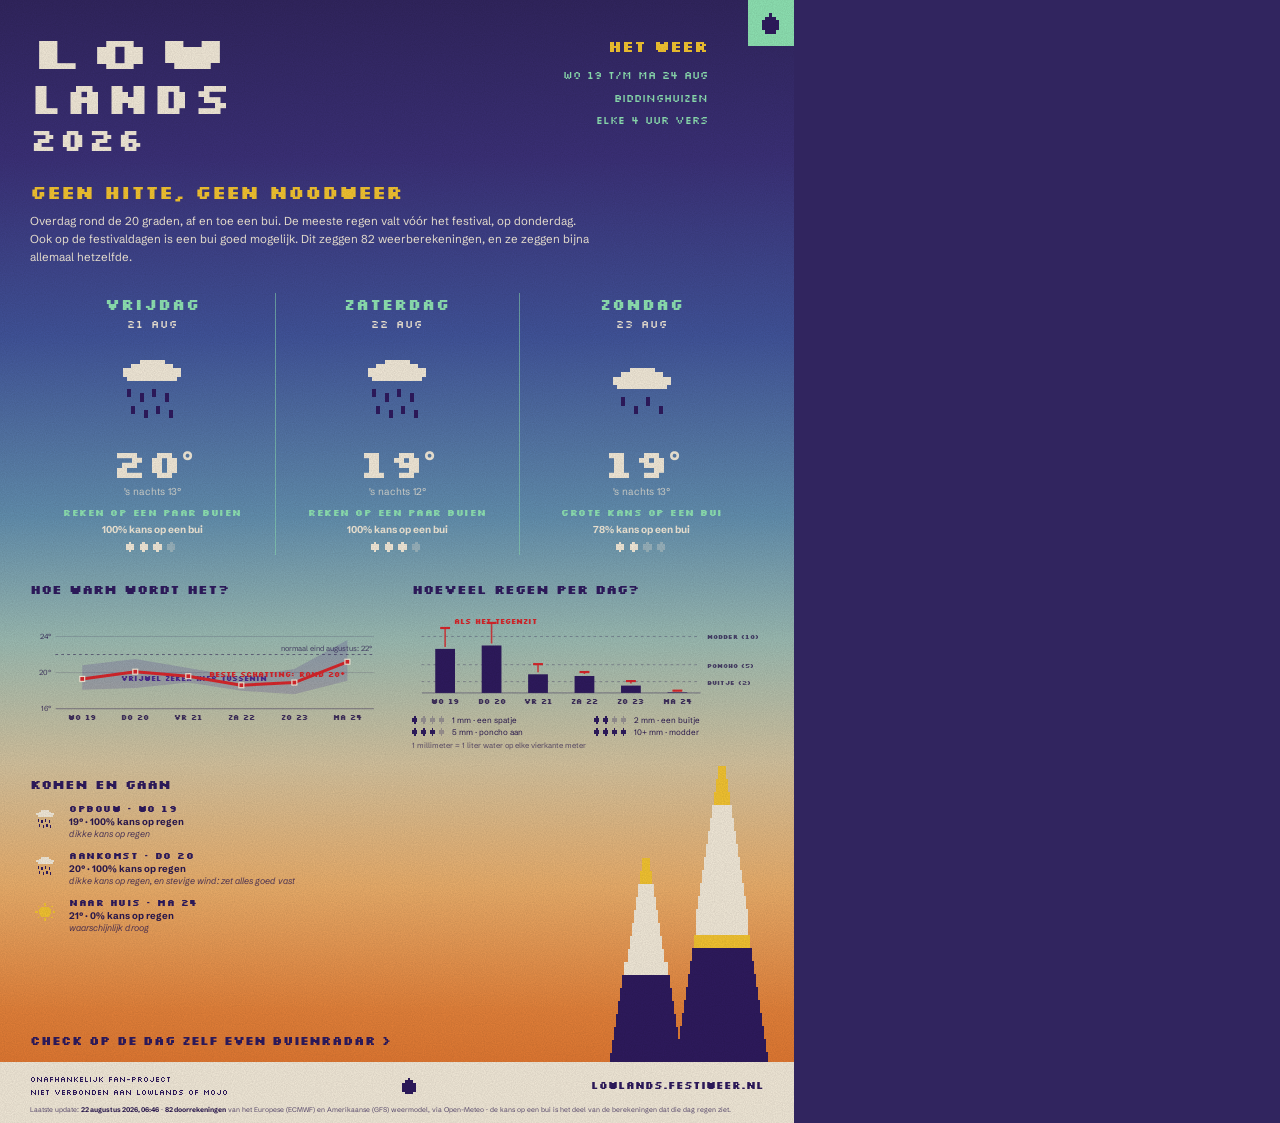
==== commit 735e9923: "Refactor voor modulariteit: pipeline opgeknipt in scripts/lib (editie-config met afgeleide daglabels" ====
--- a/poster.html
+++ b/poster.html
@@ -6,108 +6,7 @@
 <link rel="preconnect" href="https://fonts.googleapis.com">
 <link rel="preconnect" href="https://fonts.gstatic.com" crossorigin>
 <link href="https://fonts.googleapis.com/css2?family=Silkscreen:wght@400;700&family=Schibsted+Grotesk:ital,wght@0,400;0,500;0,700;1,400;1,500&display=swap" rel="stylesheet">
-<style>
-  :root {
-    --nacht: #31255F;
-    --paars: #4A2C8F;
-    --donkerpaars: #2E1A5E;
-    --oranje: #E1732A;
-    --rood: #D8262B;
-    --geel: #F5C531;
-    --mint: #8FE4B4;
-    --lila: #CDB5DE;
-    --lila-licht: #E9DDF2;
-    --cream: #F4EBDA;
-    --ink: #2A1850;
-    --muted: #6B5A8C;
-    --f-pix: 'Silkscreen', monospace;
-    --f-body: 'Schibsted Grotesk', sans-serif;
-  }
-  @page { size: A4; margin: 0; }
-  * { box-sizing: border-box; }
-  html, body { margin: 0; padding: 0; }
-  body { background: var(--nacht); color: var(--cream); font-family: var(--f-body); }
-  .page {
-    width: 210mm; height: 297mm; overflow: hidden; position: relative;
-    display: flex; flex-direction: column;
-    background: linear-gradient(180deg,
-      #31255F 0%, #3B3078 14%, #41549B 30%, #6390B0 46%, #9DBDB4 57%,
-      #D6C49F 68%, #ECAF6B 79%, #E5823A 90%, #DF6E28 100%);
-  }
-  svg { display: block; }
-  .pix { font-family: var(--f-pix); font-weight: 700; }
-
-  /* korrel over de hele poster */
-  .grain {
-    position: absolute; inset: 0; z-index: 60; pointer-events: none;
-    opacity: 0.26; mix-blend-mode: multiply;
-    background-image: url("data:image/svg+xml,%3Csvg xmlns='http://www.w3.org/2000/svg' width='240' height='240'%3E%3Cfilter id='n'%3E%3CfeTurbulence type='fractalNoise' baseFrequency='0.9' numOctaves='2' stitchTiles='stitch'/%3E%3CfeColorMatrix type='matrix' values='0 0 0 0 0 0 0 0 0 0 0 0 0 0 0 0 0 0 0.5 0'/%3E%3C/filter%3E%3Crect width='240' height='240' filter='url(%23n)'/%3E%3C/svg%3E");
-  }
-
-  /* ---------- kop ---------- */
-  .kop { padding: 30px 30px 0; display: flex; justify-content: space-between; position: relative; }
-  .merk { font-family: var(--f-pix); font-weight: 700; color: var(--cream); font-size: 44px; line-height: 1.02; letter-spacing: 2px; }
-  .merk span { display: block; }
-  .merk span:first-child { transform: scaleX(1.66); transform-origin: left; }
-  .merk .jaar { font-size: 31px; margin-top: 4px; }
-  .kop-info { text-align: right; font-family: var(--f-pix); padding: 6px 56px 0 0; }
-  .kop-info .onderwerp { font-weight: 700; font-size: 16px; color: var(--geel); }
-  .kop-info .regels { font-weight: 400; font-size: 11px; color: var(--mint); line-height: 2.05; margin-top: 8px; }
-  .hoeksticker {
-    position: absolute; top: 0; right: 0; width: 46px; height: 46px;
-    background: var(--mint); display: flex; align-items: center; justify-content: center;
-  }
-  .hoeksticker svg { width: 17px; height: 21px; }
-
-  /* ---------- verdict ---------- */
-  .verdictblok { padding: 24px 30px 0; }
-  #verdictKop { font-family: var(--f-pix); font-weight: 700; font-size: 19px; color: var(--geel); margin: 0 0 9px; }
-  #verdictTekst { margin: 0; max-width: 560px; font-size: 11.5px; line-height: 1.55; color: var(--cream); }
-
-  /* ---------- de festivaldagen ---------- */
-  .dagen { margin-top: 26px; padding: 0 30px; }
-  .kolommen { display: grid; grid-template-columns: 1fr 1fr 1fr; }
-  .kolom { padding: 2px 14px; text-align: center; }
-  .kolom + .kolom { border-left: 1px solid rgba(143, 228, 180, 0.55); }
-  .kolom .dagnaam { font-family: var(--f-pix); font-weight: 700; font-size: 14.5px; color: var(--mint); letter-spacing: 1px; }
-  .kolom .datum { font-family: var(--f-pix); font-weight: 400; font-size: 10.5px; color: var(--cream); letter-spacing: 1px; margin-top: 3px; }
-  .kolom .icon { display: block; width: 100px; height: 100px; margin: 8px auto 4px; object-fit: contain; image-rendering: pixelated; }
-  .kolom .temp { font-family: var(--f-pix); font-weight: 700; font-size: 40px; line-height: 1; color: var(--cream); }
-  .kolom .temp .gr { font-family: var(--f-body); font-weight: 700; font-size: 24px; vertical-align: 10px; }
-  .kolom .nacht { font-size: 10px; color: rgba(244, 235, 218, 0.8); margin-top: 2px; }
-  .kolom .conditie { font-family: var(--f-pix); font-weight: 700; font-size: 8.5px; color: var(--mint); margin-top: 9px; letter-spacing: 0.5px; }
-  .kolom .kans { font-size: 10px; font-weight: 700; color: var(--cream); margin-top: 5px; }
-  .kolom .drops { margin-top: 5px; display: flex; justify-content: center; }
-  .kolom .drops svg { width: 52px; height: 12px; }
-
-  /* ---------- grafieken ---------- */
-  .grafieken { margin-top: 26px; padding: 0 30px; display: grid; grid-template-columns: 1fr 1fr; gap: 0 30px; color: var(--ink); }
-  .grafieken h2 { font-family: var(--f-pix); font-weight: 700; font-size: 12.5px; color: var(--donkerpaars); margin: 0 0 6px; }
-  .mmlegende { display: grid; grid-template-columns: 1fr 1fr; gap: 2px 12px; margin-top: 7px; font-size: 8px; color: var(--ink); }
-  .mmlegende .item { display: flex; align-items: center; gap: 6px; }
-  .mmlegende .dr { width: 34px; height: 8px; flex: none; }
-  .mmlegende .uitleg-mm { grid-column: 1 / -1; font-size: 7.5px; color: rgba(42, 24, 80, 0.7); margin-top: 2px; }
-
-  /* ---------- onderin: komen en gaan, zon onder, torens ---------- */
-  .onder { margin-top: 26px; padding: 0 30px 14px; position: relative; flex: 1; display: grid; grid-template-columns: 1fr 190px; grid-template-rows: 1fr auto; column-gap: 26px; color: var(--ink); }
-  .onder h2 { font-family: var(--f-pix); font-weight: 700; font-size: 12.5px; color: var(--donkerpaars); margin: 0 0 7px; }
-  .reisrij { display: flex; align-items: flex-start; gap: 9px; padding: 4px 0 6px; }
-  .reisrij img { width: 30px; height: 30px; flex: none; margin-top: 1px; image-rendering: pixelated; }
-  .reisrij .rol { font-family: var(--f-pix); font-weight: 700; font-size: 8.5px; color: var(--donkerpaars); letter-spacing: 0.5px; }
-  .reisrij .feiten { font-size: 9.5px; font-weight: 700; margin-top: 2px; }
-  .reisrij .zin { font-size: 9px; font-style: italic; color: rgba(42, 24, 80, 0.8); line-height: 1.35; margin-top: 1px; }
-  .buienregel { grid-column: 1; font-family: var(--f-pix); font-weight: 700; font-size: 12px; color: var(--donkerpaars); align-self: end; }
-  #torens { position: absolute; right: 14px; bottom: 0; width: 180px; height: 300px; z-index: 1; }
-
-  /* ---------- footer ---------- */
-  footer { background: var(--cream); color: var(--donkerpaars); padding: 11px 30px 9px; position: relative; z-index: 2; }
-  footer .rij { display: flex; justify-content: space-between; align-items: center; gap: 16px; }
-  footer .fan { font-family: var(--f-pix); font-weight: 400; font-size: 7.5px; line-height: 1.8; }
-  footer .glyph { width: 14px; height: 18px; flex: none; }
-  footer .site { font-family: var(--f-pix); font-weight: 700; font-size: 9.5px; text-align: right; line-height: 1.8; }
-  footer .uitleg { font-size: 6.8px; color: rgba(42, 24, 80, 0.75); margin-top: 5px; }
-  footer .uitleg b { color: var(--ink); }
-</style>
+<link rel="stylesheet" href="poster.css">
 </head>
 <body>
 <div class="page">
@@ -166,190 +65,6 @@
 </div>
 
 <script src="data.js"></script>
-<script>
-const D = window.WEERDATA;
-document.getElementById('verdictKop').textContent = D.verdict.kop;
-document.getElementById('verdictTekst').textContent = D.verdict.tekst;
-document.getElementById('ftRun').textContent = D.runAtText;
-document.getElementById('ftLeden').textContent = D.leden;
-
-const NS = 'http://www.w3.org/2000/svg';
-const CSS = getComputedStyle(document.documentElement);
-const C = (n) => CSS.getPropertyValue(n).trim();
-function el(parent, tag, attrs = {}, text) {
-  const e = document.createElementNS(NS, tag);
-  for (const [k, v] of Object.entries(attrs)) e.setAttribute(k, v);
-  if (text !== undefined) e.textContent = text;
-  parent.appendChild(e);
-  return e;
-}
-
-/* ---------- pixel-druppelmeters ---------- */
-function pixelDrops(svg, n, max, vol, leeg) {
-  const g = el(svg, 'g', { 'shape-rendering': 'crispEdges' });
-  for (let i = 0; i < max; i++) {
-    const x = i * 5, fill = i < n ? vol : leeg;
-    el(g, 'rect', { x: x + 1, y: 0, width: 1, height: 1, fill });
-    el(g, 'rect', { x, y: 1, width: 3, height: 2, fill });
-    el(g, 'rect', { x: x + 1, y: 3, width: 1, height: 1, fill });
-  }
-}
-
-/* ---------- dagkolommen ---------- */
-const DAGNAAM = { WO: 'WOENSDAG', DO: 'DONDERDAG', VR: 'VRIJDAG', ZA: 'ZATERDAG', ZO: 'ZONDAG', MA: 'MAANDAG' };
-const iconImg = (naam) => {
-  const img = document.createElement('img');
-  img.className = 'icon';
-  img.src = 'assets/icons/pixel-' + naam + '.svg';
-  return img;
-};
-
-const groot = document.getElementById('groot');
-D.groot.forEach((d) => {
-  const [afk, num] = d.dag.split(' ');
-  const k = document.createElement('div');
-  k.className = 'kolom';
-  k.innerHTML = `<div class="dagnaam">${DAGNAAM[afk] || afk}</div>
-    <div class="datum">${num} AUG</div>`;
-  k.appendChild(iconImg(d.icon));
-  k.insertAdjacentHTML('beforeend', `
-    <div class="temp">${d.max}<span class="gr">°</span></div>
-    <div class="nacht">'s nachts ${d.min}°</div>
-    <div class="conditie">${d.zin.toUpperCase()}</div>
-    <div class="kans">${d.kans}% kans op een bui</div>`);
-  const dsvg = document.createElementNS(NS, 'svg');
-  dsvg.setAttribute('viewBox', '0 0 19 4');
-  const wrap = document.createElement('div'); wrap.className = 'drops'; wrap.appendChild(dsvg);
-  pixelDrops(dsvg, d.drops, 4, C('--cream'), 'rgba(244,235,218,0.3)');
-  k.appendChild(wrap);
-  groot.appendChild(k);
-});
-
-/* ---------- komen en gaan ---------- */
-const klein = document.getElementById('klein');
-D.klein.forEach((d) => {
-  const r = document.createElement('div');
-  r.className = 'reisrij';
-  r.appendChild(iconImg(d.icon));
-  r.insertAdjacentHTML('beforeend', `<div>
-    <div class="rol">${d.rol}</div>
-    <div class="feiten">${d.max}° &middot; ${d.kans}% kans op regen</div>
-    <div class="zin">${d.zin}</div>
-  </div>`);
-  klein.appendChild(r);
-});
-
-/* ---------- mm-legende ---------- */
-(function () {
-  const wrap = document.getElementById('mmlegende');
-  const items = [[1, '1 mm · een spatje'], [2, '2 mm · een buitje'], [3, '5 mm · poncho aan'], [4, '10+ mm · modder']];
-  items.forEach(([n, txt]) => {
-    const it = document.createElement('div');
-    it.className = 'item';
-    const svg = document.createElementNS(NS, 'svg');
-    svg.setAttribute('viewBox', '0 0 19 4'); svg.setAttribute('class', 'dr');
-    pixelDrops(svg, n, 4, C('--donkerpaars'), 'rgba(46,26,94,0.28)');
-    it.appendChild(svg);
-    const sp = document.createElement('span'); sp.textContent = txt;
-    it.appendChild(sp);
-    wrap.appendChild(it);
-  });
-  const noot = document.createElement('div');
-  noot.className = 'uitleg-mm';
-  noot.textContent = '1 millimeter = 1 liter water op elke vierkante meter';
-  wrap.appendChild(noot);
-})();
-
-/* ---------- de torens ---------- */
-(function () {
-  const svg = document.getElementById('torens');
-  const g = el(svg, 'g', { 'shape-rendering': 'crispEdges' });
-  function toren(cx, topY, baseY, baseW, accent) {
-    const stap = 13, n = Math.ceil((baseY - topY) / stap);
-    for (let i = 0; i < n; i++) {
-      const f = i / (n - 1);
-      let w = 8 + (baseW - 8) * f;
-      w = Math.max(8, Math.round(w / 4) * 4);
-      let fill = C('--donkerpaars');
-      if (f < 0.11) fill = C('--geel');
-      else if (f < 0.56) fill = C('--cream');
-      else if (accent && f < 0.62) fill = C('--geel');
-      el(g, 'rect', { x: Math.round(cx - w / 2), y: topY + i * stap, width: w, height: stap + 0.5, fill });
-    }
-  }
-  toren(122, 4, 300, 92, true);
-  toren(46, 96, 300, 72, false);
-})();
-
-/* ---------- temperatuurgrafiek ---------- */
-(function () {
-  const svg = document.getElementById('tempChart');
-  const DAYS = D.days;
-  const BEST = D.chartTemp.best, P10 = D.chartTemp.lo, P90 = D.chartTemp.hi;
-  const W = 356, H = 122, m = { l: 26, r: 8, t: 11, b: 15 };
-  const plotW = W - m.l - m.r, plotH = H - m.t - m.b;
-  const yMin = Math.min(16, Math.floor(Math.min(...P10)) - 1);
-  const yMax = Math.max(26.5, Math.ceil(Math.max(...P90)) + 0.5);
-  const x = (i) => m.l + (i + 0.5) * plotW / 6;
-  const y = (v) => m.t + (yMax - v) / (yMax - yMin) * plotH;
-
-  const ticks = [];
-  for (let t = Math.ceil(yMin / 4) * 4; t < yMax; t += 4) ticks.push(t);
-  ticks.forEach((t, ti) => {
-    el(svg, 'line', { x1: m.l, y1: y(t), x2: W - m.r, y2: y(t), stroke: ti === 0 ? 'rgba(42,24,80,0.45)' : 'rgba(42,24,80,0.16)', 'stroke-width': 1 });
-    el(svg, 'text', { x: m.l - 5, y: y(t) + 2.5, 'text-anchor': 'end', 'font-size': 7.5, fill: 'rgba(42,24,80,0.8)' }, t + '°');
-  });
-
-  // band waar vrijwel alle berekeningen tussen zitten
-  let d = 'M' + P90.map((v, i) => `${x(i)},${y(v)}`).join(' L');
-  d += ' L' + P10.slice().reverse().map((v, i) => `${x(5 - i)},${y(v)}`).join(' L') + ' Z';
-  el(svg, 'path', { d, fill: 'rgba(74,44,143,0.20)' });
-  el(svg, 'text', { x: x(2.1), y: y((P90[2] + P90[3]) / 2) + 9, 'text-anchor': 'middle', 'font-family': 'Silkscreen', 'font-weight': 700, 'font-size': 7.5, fill: C('--paars') }, 'VRIJWEL ZEKER HIER TUSSENIN');
-
-  // normaal eind augustus
-  el(svg, 'line', { x1: m.l, y1: y(22), x2: W - m.r, y2: y(22), stroke: C('--ink'), opacity: 0.55, 'stroke-width': 1, 'stroke-dasharray': '2 4', 'stroke-linecap': 'round' });
-  el(svg, 'text', { x: W - m.r - 2, y: y(22) - 4, 'text-anchor': 'end', 'font-size': 7.5, fill: 'rgba(42,24,80,0.75)' }, 'normaal eind augustus: 22°');
-
-  // beste schatting
-  el(svg, 'path', { d: 'M' + BEST.map((v, i) => `${x(i)},${y(v)}`).join(' L'), fill: 'none', stroke: C('--rood'), 'stroke-width': 3, 'stroke-linecap': 'round', 'stroke-linejoin': 'round' });
-  BEST.forEach((v, i) => el(svg, 'rect', { x: x(i) - 2.5, y: y(v) - 2.5, width: 5, height: 5, fill: C('--rood'), stroke: C('--cream'), 'stroke-width': 1.2 }));
-  const gemiddeld = Math.round(BEST.reduce((s, v) => s + v, 0) / BEST.length);
-  el(svg, 'text', { x: x(5) - 2, y: y(BEST[5]) + 15, 'text-anchor': 'end', 'font-family': 'Silkscreen', 'font-weight': 700, 'font-size': 7.5, fill: C('--rood') }, `BESTE SCHATTING: ROND ${gemiddeld}°`);
-
-  DAYS.forEach((dg, i) => el(svg, 'text', { x: x(i), y: H - 4, 'text-anchor': 'middle', 'font-family': 'Silkscreen', 'font-weight': 700, 'font-size': 7, fill: 'rgba(42,24,80,0.85)' }, dg));
-})();
-
-/* ---------- regengrafiek ---------- */
-(function () {
-  const svg = document.getElementById('rainChart');
-  const DAYS = D.days;
-  const MED = D.chartRain.med, P90 = D.chartRain.p90;
-  const W = 356, H = 106, m = { l: 10, r: 64, t: 11, b: 15 };
-  const plotW = W - m.l - m.r, plotH = H - m.t - m.b;
-  const yMax = Math.max(14, Math.ceil(Math.max(...P90)) + 1);
-  const x = (i) => m.l + (i + 0.5) * plotW / 6;
-  const y = (v) => m.t + (yMax - v) / yMax * plotH;
-  const base = y(0);
-
-  // referentielijnen gekoppeld aan de mm-legende
-  for (const [v, naam] of [[2, 'BUITJE'], [5, 'PONCHO'], [10, 'MODDER']]) {
-    el(svg, 'line', { x1: m.l, y1: y(v), x2: W - m.r, y2: y(v), stroke: C('--ink'), opacity: 0.32, 'stroke-width': 1, 'stroke-dasharray': '2 4', 'stroke-linecap': 'round' });
-    el(svg, 'text', { x: W - m.r + 6, y: y(v) + 3, 'font-family': 'Silkscreen', 'font-weight': 700, 'font-size': 6.5, fill: 'rgba(42,24,80,0.75)' }, `${naam} (${v})`);
-  }
-  el(svg, 'line', { x1: m.l, y1: base, x2: W - m.r, y2: base, stroke: 'rgba(42,24,80,0.45)', 'stroke-width': 1 });
-
-  const bw = 20;
-  MED.forEach((v, i) => {
-    const cx = x(i), yt = y(v);
-    el(svg, 'rect', { x: cx - bw / 2, y: yt, width: bw, height: base - yt, fill: C('--donkerpaars') });
-    const yp = y(P90[i]);
-    el(svg, 'line', { x1: cx, y1: yt - 2, x2: cx, y2: yp, stroke: C('--rood'), 'stroke-width': 1.6, opacity: 0.85 });
-    el(svg, 'line', { x1: cx - 5, y1: yp, x2: cx + 5, y2: yp, stroke: C('--rood'), 'stroke-width': 2.2 });
-  });
-  el(svg, 'text', { x: x(0) + 9, y: y(P90[0]) - 4, 'font-family': 'Silkscreen', 'font-weight': 700, 'font-size': 7, fill: C('--rood') }, 'ALS HET TEGENZIT');
-
-  DAYS.forEach((dg, i) => el(svg, 'text', { x: x(i), y: H - 4, 'text-anchor': 'middle', 'font-family': 'Silkscreen', 'font-weight': 700, 'font-size': 7, fill: 'rgba(42,24,80,0.85)' }, dg));
-})();
-</script>
+<script src="poster.js"></script>
 </body>
 </html>
--- a/poster.css
+++ b/poster.css
@@ -0,0 +1,101 @@
+/* Stijl van de poster; web.css legt er voor de webversie overrides overheen. */
+:root {
+  --nacht: #31255F;
+  --paars: #4A2C8F;
+  --donkerpaars: #2E1A5E;
+  --oranje: #E1732A;
+  --rood: #D8262B;
+  --geel: #F5C531;
+  --mint: #8FE4B4;
+  --lila: #CDB5DE;
+  --lila-licht: #E9DDF2;
+  --cream: #F4EBDA;
+  --ink: #2A1850;
+  --muted: #6B5A8C;
+  --f-pix: 'Silkscreen', monospace;
+  --f-body: 'Schibsted Grotesk', sans-serif;
+}
+@page { size: A4; margin: 0; }
+* { box-sizing: border-box; }
+html, body { margin: 0; padding: 0; }
+body { background: var(--nacht); color: var(--cream); font-family: var(--f-body); }
+.page {
+  width: 210mm; height: 297mm; overflow: hidden; position: relative;
+  display: flex; flex-direction: column;
+  background: linear-gradient(180deg,
+    #31255F 0%, #3B3078 14%, #41549B 30%, #6390B0 46%, #9DBDB4 57%,
+    #D6C49F 68%, #ECAF6B 79%, #E5823A 90%, #DF6E28 100%);
+}
+svg { display: block; }
+.pix { font-family: var(--f-pix); font-weight: 700; }
+
+/* korrel over de hele poster */
+.grain {
+  position: absolute; inset: 0; z-index: 60; pointer-events: none;
+  opacity: 0.26; mix-blend-mode: multiply;
+  background-image: url("data:image/svg+xml,%3Csvg xmlns='http://www.w3.org/2000/svg' width='240' height='240'%3E%3Cfilter id='n'%3E%3CfeTurbulence type='fractalNoise' baseFrequency='0.9' numOctaves='2' stitchTiles='stitch'/%3E%3CfeColorMatrix type='matrix' values='0 0 0 0 0 0 0 0 0 0 0 0 0 0 0 0 0 0 0.5 0'/%3E%3C/filter%3E%3Crect width='240' height='240' filter='url(%23n)'/%3E%3C/svg%3E");
+}
+
+/* ---------- kop ---------- */
+.kop { padding: 30px 30px 0; display: flex; justify-content: space-between; position: relative; }
+.merk { font-family: var(--f-pix); font-weight: 700; color: var(--cream); font-size: 44px; line-height: 1.02; letter-spacing: 2px; }
+.merk span { display: block; }
+.merk span:first-child { transform: scaleX(1.66); transform-origin: left; }
+.merk .jaar { font-size: 31px; margin-top: 4px; }
+.kop-info { text-align: right; font-family: var(--f-pix); padding: 6px 56px 0 0; }
+.kop-info .onderwerp { font-weight: 700; font-size: 16px; color: var(--geel); }
+.kop-info .regels { font-weight: 400; font-size: 11px; color: var(--mint); line-height: 2.05; margin-top: 8px; }
+.hoeksticker {
+  position: absolute; top: 0; right: 0; width: 46px; height: 46px;
+  background: var(--mint); display: flex; align-items: center; justify-content: center;
+}
+.hoeksticker svg { width: 17px; height: 21px; }
+
+/* ---------- verdict ---------- */
+.verdictblok { padding: 24px 30px 0; }
+#verdictKop { font-family: var(--f-pix); font-weight: 700; font-size: 19px; color: var(--geel); margin: 0 0 9px; }
+#verdictTekst { margin: 0; max-width: 560px; font-size: 11.5px; line-height: 1.55; color: var(--cream); }
+
+/* ---------- de festivaldagen ---------- */
+.dagen { margin-top: 26px; padding: 0 30px; }
+.kolommen { display: grid; grid-template-columns: 1fr 1fr 1fr; }
+.kolom { padding: 2px 14px; text-align: center; }
+.kolom + .kolom { border-left: 1px solid rgba(143, 228, 180, 0.55); }
+.kolom .dagnaam { font-family: var(--f-pix); font-weight: 700; font-size: 14.5px; color: var(--mint); letter-spacing: 1px; }
+.kolom .datum { font-family: var(--f-pix); font-weight: 400; font-size: 10.5px; color: var(--cream); letter-spacing: 1px; margin-top: 3px; }
+.kolom .icon { display: block; width: 100px; height: 100px; margin: 8px auto 4px; object-fit: contain; image-rendering: pixelated; }
+.kolom .temp { font-family: var(--f-pix); font-weight: 700; font-size: 40px; line-height: 1; color: var(--cream); }
+.kolom .temp .gr { font-family: var(--f-body); font-weight: 700; font-size: 24px; vertical-align: 10px; }
+.kolom .nacht { font-size: 10px; color: rgba(244, 235, 218, 0.8); margin-top: 2px; }
+.kolom .conditie { font-family: var(--f-pix); font-weight: 700; font-size: 8.5px; color: var(--mint); margin-top: 9px; letter-spacing: 0.5px; }
+.kolom .kans { font-size: 10px; font-weight: 700; color: var(--cream); margin-top: 5px; }
+.kolom .drops { margin-top: 5px; display: flex; justify-content: center; }
+.kolom .drops svg { width: 52px; height: 12px; }
+
+/* ---------- grafieken ---------- */
+.grafieken { margin-top: 26px; padding: 0 30px; display: grid; grid-template-columns: 1fr 1fr; gap: 0 30px; color: var(--ink); }
+.grafieken h2 { font-family: var(--f-pix); font-weight: 700; font-size: 12.5px; color: var(--donkerpaars); margin: 0 0 6px; }
+.mmlegende { display: grid; grid-template-columns: 1fr 1fr; gap: 2px 12px; margin-top: 7px; font-size: 8px; color: var(--ink); }
+.mmlegende .item { display: flex; align-items: center; gap: 6px; }
+.mmlegende .dr { width: 34px; height: 8px; flex: none; }
+.mmlegende .uitleg-mm { grid-column: 1 / -1; font-size: 7.5px; color: rgba(42, 24, 80, 0.7); margin-top: 2px; }
+
+/* ---------- onderin: komen en gaan, zon onder, torens ---------- */
+.onder { margin-top: 26px; padding: 0 30px 14px; position: relative; flex: 1; display: grid; grid-template-columns: 1fr 190px; grid-template-rows: 1fr auto; column-gap: 26px; color: var(--ink); }
+.onder h2 { font-family: var(--f-pix); font-weight: 700; font-size: 12.5px; color: var(--donkerpaars); margin: 0 0 7px; }
+.reisrij { display: flex; align-items: flex-start; gap: 9px; padding: 4px 0 6px; }
+.reisrij img { width: 30px; height: 30px; flex: none; margin-top: 1px; image-rendering: pixelated; }
+.reisrij .rol { font-family: var(--f-pix); font-weight: 700; font-size: 8.5px; color: var(--donkerpaars); letter-spacing: 0.5px; }
+.reisrij .feiten { font-size: 9.5px; font-weight: 700; margin-top: 2px; }
+.reisrij .zin { font-size: 9px; font-style: italic; color: rgba(42, 24, 80, 0.8); line-height: 1.35; margin-top: 1px; }
+.buienregel { grid-column: 1; font-family: var(--f-pix); font-weight: 700; font-size: 12px; color: var(--donkerpaars); align-self: end; }
+#torens { position: absolute; right: 14px; bottom: 0; width: 180px; height: 300px; z-index: 1; }
+
+/* ---------- footer ---------- */
+footer { background: var(--cream); color: var(--donkerpaars); padding: 11px 30px 9px; position: relative; z-index: 2; }
+footer .rij { display: flex; justify-content: space-between; align-items: center; gap: 16px; }
+footer .fan { font-family: var(--f-pix); font-weight: 400; font-size: 7.5px; line-height: 1.8; }
+footer .glyph { width: 14px; height: 18px; flex: none; }
+footer .site { font-family: var(--f-pix); font-weight: 700; font-size: 9.5px; text-align: right; line-height: 1.8; }
+footer .uitleg { font-size: 6.8px; color: rgba(42, 24, 80, 0.75); margin-top: 5px; }
+footer .uitleg b { color: var(--ink); }
